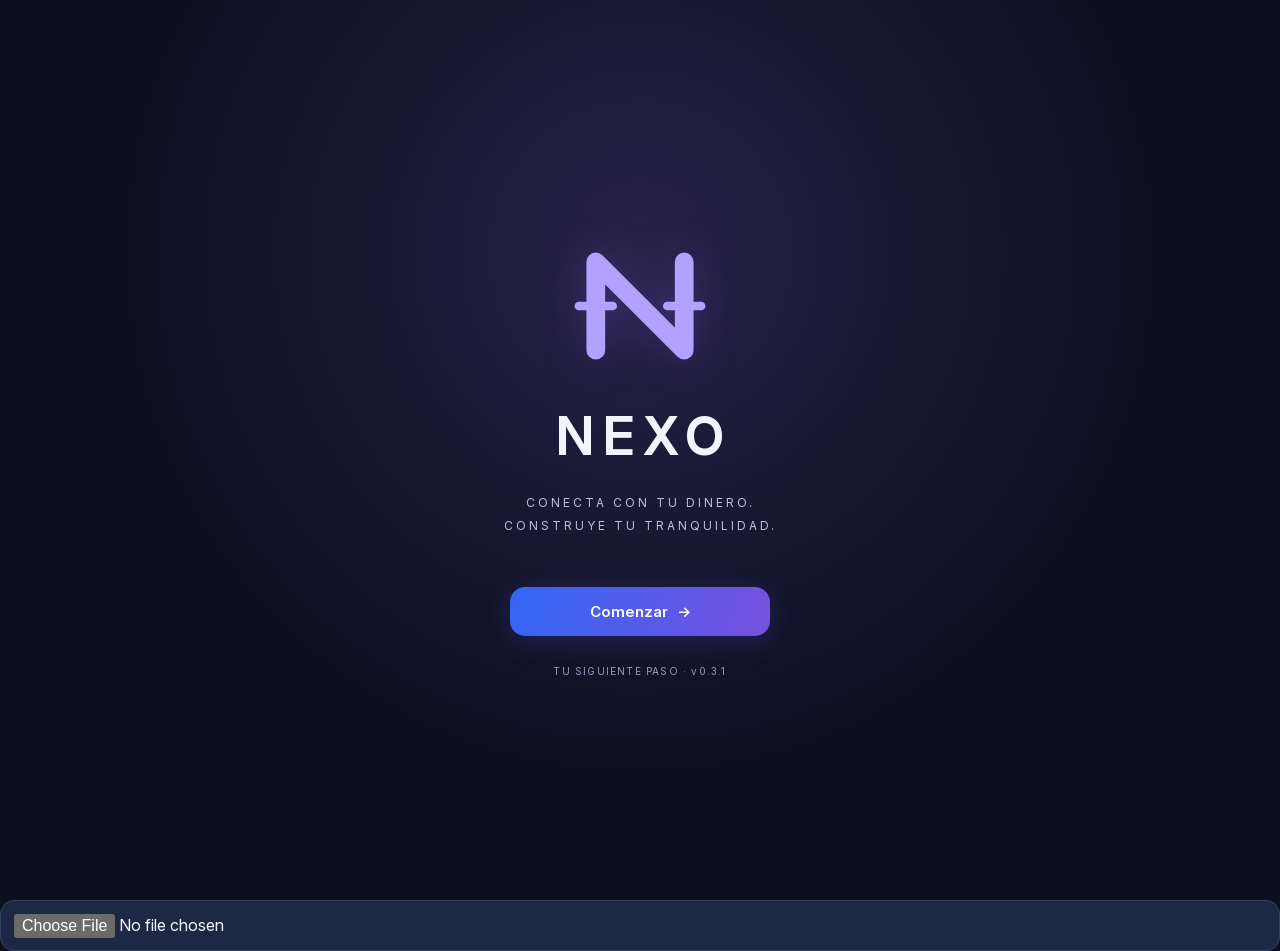
==== index.html @ 65ce06af "Add files via upload" ====
<!doctype html><html lang="es" data-theme="dark"><head><meta charset="utf-8"><meta name="viewport" content="width=device-width,initial-scale=1,viewport-fit=cover"><meta name="theme-color" content="#0b1020"><meta name="apple-mobile-web-app-capable" content="yes"><meta name="apple-mobile-web-app-title" content="Nexo"><meta name="nexo-version" content="0.3.1"><title>NEXO · Tus finanzas</title><style>@font-face{font-family:NexoInter;src:url([data-uri]) format('woff2');font-weight:100 900;font-style:normal;font-display:swap}
:root{color-scheme:dark;--bg:#0b1020;--surface:#151d34;--surface2:#1d2845;--line:#344263;--ink:#f1f5ff;--muted:#a8b5d1;--accent:#8ab4ff;--button:#fff;--loss:#ffc271;--gain:#78d5ff;--violet:#b3a1ff;--glow:#675cff30;--scrim:#030718b3}
:root[data-theme=light]{color-scheme:light;--bg:#f3f5fd;--surface:#fff;--surface2:#eaf0ff;--line:#ccd5ed;--ink:#172441;--muted:#546382;--accent:#3157cf;--button:#fff;--loss:#955500;--gain:#006a9a;--violet:#6b44c8;--glow:#675cff18;--scrim:#111b4177}
*{box-sizing:border-box}body{margin:0;background:var(--bg);color:var(--ink);font-family:NexoInter,Inter,-apple-system,BlinkMacSystemFont,sans-serif;font-size:15px;line-height:1.5}button,input,select{font:inherit}button,a,input,select{-webkit-tap-highlight-color:transparent}button{cursor:pointer}button:disabled{opacity:.5;cursor:wait}button,a{touch-action:manipulation}button:focus-visible,a:focus-visible,input:focus-visible,select:focus-visible{outline:3px solid var(--accent);outline-offset:3px}.hidden{display:none!important}h1,h2,p{margin:0}h1{font-size:27px;line-height:1.15;letter-spacing:-1px;font-weight:650}h2{font-size:17px;font-weight:600;letter-spacing:-.3px}p{color:var(--muted)}small{display:block;font-size:12px;color:var(--muted)}svg{width:22px;height:22px;flex-shrink:0}.numeric{font-variant-numeric:tabular-nums lining-nums;font-feature-settings:'tnum' 1,'lnum' 1;letter-spacing:-.6px}label{display:block;margin:18px 0 7px;font-size:13px;color:var(--ink);font-weight:500}input,select{display:block;width:100%;min-height:48px;padding:12px 13px;border:1px solid var(--line);border-radius:14px;background:var(--surface2);color:var(--ink);font-size:16px;max-width:100%;min-width:0}input::placeholder{color:var(--muted);opacity:.8}input[type=checkbox]{width:18px;height:18px;min-height:0;accent-color:var(--accent);padding:0;margin:0}.button,.outline{width:100%;min-height:49px;border-radius:15px;border:0;padding:12px 16px;font-weight:600;font-size:15px;display:flex;align-items:center;justify-content:center;gap:9px}.button{background:linear-gradient(110deg,#3166f5,#7851df);color:var(--button);box-shadow:0 6px 28px var(--glow)}.outline{background:var(--surface2);border:1px solid var(--line);color:var(--ink)}.link,.auth-link,.auth-back{background:transparent;border:0;color:var(--accent);padding:10px 0;font-size:14px}.hint,.auth-note{font-size:12px;color:var(--muted);line-height:1.65}.card{background:var(--surface);border:1px solid var(--line);border-radius:23px;padding:20px;margin:18px 0}.card p{margin-top:8px}.row{display:flex;align-items:center;justify-content:space-between;gap:12px}.field-row,.pair{display:grid;grid-template-columns:1fr 1fr;gap:12px}.field-row>*{min-width:0}.muted{color:var(--muted)}.income{color:var(--gain)}.expense{color:var(--loss)}.message{color:var(--loss);font-size:13px;margin:12px 0;min-height:0}.message:empty{display:none}.nexo-mark{color:var(--violet);filter:drop-shadow(0 0 20px #8669ff40)}
.splash{min-height:100svh;display:grid;place-items:center;text-align:center;padding:40px 28px;background:radial-gradient(ellipse at 50% 28%,#272148 0%,#0b1020 58%);color:#f1f5ff}.splash-inner{width:min(100%,380px)}.splash .nexo-mark{height:170px;width:170px;margin-bottom:10px}.splash h1{font-size:52px;font-weight:650;letter-spacing:9px;margin-left:9px}.brand-tagline{font-size:12px;line-height:1.9;letter-spacing:3px;color:#b5bfdf;margin:25px 0 50px}.brand-start{max-width:260px;margin:auto}.brand-version{font-size:10px;letter-spacing:1.2px;color:#8f9bbf;margin-top:28px}.auth-screen{min-height:100svh;padding:calc(24px + env(safe-area-inset-top,0px)) 26px 36px}.auth-inner{max-width:380px;margin:auto}.auth-back{margin-bottom:20px;color:var(--muted)}.auth-brand{display:flex;align-items:center;gap:10px;margin-bottom:28px}.auth-brand .nexo-mark{width:49px;height:49px}.auth-word{font-size:25px;letter-spacing:4px;font-weight:650}.auth-screen h1{font-size:26px}.auth-screen h1+p{font-size:14px;margin-top:10px;margin-bottom:25px}.password-row{position:relative}.password-row input{padding-right:82px}.password-toggle{position:absolute;right:13px;top:11px;padding:4px;border:0;background:transparent;color:var(--accent);font-size:12px}.auth-check{display:flex;align-items:center;gap:10px;font-size:12px;font-weight:400;margin:17px 0}.auth-message{font-size:13px;color:var(--loss);margin:14px 0}.auth-foot{font-size:13px;text-align:center;margin:20px 0}.auth-link{margin-left:8px}.auth-note{margin-top:22px}.auth-screen .button{margin-top:22px}
#shell{max-width:480px;margin:auto;padding:calc(18px + env(safe-area-inset-top,0px)) 18px calc(100px + env(safe-area-inset-bottom,0px))}.topbar{display:grid;grid-template-columns:44px 1fr 44px;align-items:center;margin-bottom:28px}.brand-mini{text-align:center;letter-spacing:3px;font-size:18px;font-weight:650}.icon-button{height:43px;width:43px;display:grid;place-items:center;border:1px solid var(--line);background:var(--surface);color:var(--ink);border-radius:14px}.page-header{margin-bottom:20px}.page-header p{font-size:13px;margin-top:7px}.eyebrow{font-size:10px;letter-spacing:1.8px;text-transform:uppercase;color:var(--accent);font-weight:550;margin-bottom:9px}.balance-card{background:linear-gradient(140deg,var(--surface2),var(--surface));padding:24px}.balance-label{font-size:13px;color:var(--muted)}.balance-number{display:flex;align-items:baseline;gap:8px;margin:12px 0 20px}.balance-number .currency{font-size:17px;color:var(--muted)}.balance-number strong{font-size:38px;line-height:1.1;font-weight:600;word-break:break-word}.balance-meta{border-top:1px solid var(--line);padding-top:16px;font-size:11px;color:var(--muted)}.stat{background:var(--surface);border:1px solid var(--line);border-radius:20px;padding:17px 14px}.stat>span{display:block;font-size:12px;color:var(--muted)}.stat strong{display:block;font-size:21px;font-weight:600;margin-top:8px;overflow-wrap:anywhere}.actions{margin:18px 0 26px}.actions .outline{color:var(--loss)}.section-head{margin:24px 0 8px}.section-head .link{font-size:12px}.list .entry{padding:16px 0;border-bottom:1px solid var(--line)}.entry{display:flex;align-items:center;gap:12px}.entry-icon{background:var(--surface2);border-radius:13px;display:grid;place-items:center;min-width:40px;height:40px;font-size:21px}.entry-body{flex:1;min-width:0}.entry-body strong{display:block;font-size:13px;font-weight:550;overflow-wrap:anywhere}.entry-body small{margin-top:3px;font-size:11px}.entry-amount{font-size:15px;font-weight:600;white-space:nowrap}.entry-edit{background:none;border:0;padding:8px;color:var(--muted)}.empty{border:1px dashed var(--line);padding:26px 18px;border-radius:20px;text-align:center;font-size:13px;line-height:1.7;color:var(--muted)}.empty strong{display:block;color:var(--ink);font-size:14px;margin-bottom:4px}.month-select{max-width:165px;min-height:40px;font-size:13px;padding:8px 12px}.month-nav{display:flex;align-items:center;gap:9px}.month-nav button{width:34px;height:36px;border:1px solid var(--line);border-radius:11px;background:var(--surface);color:var(--ink)}.filter{display:grid;grid-template-columns:1fr 1fr;gap:10px;margin:16px 0}.filter select{min-height:42px;font-size:13px}.account-balance{font-size:27px;margin:15px 0 7px}.account-details{font-size:12px}.nav{position:fixed;z-index:20;bottom:0;left:0;right:0;background:var(--bg);border-top:1px solid var(--line);padding:10px 14px calc(10px + env(safe-area-inset-bottom,0px));display:flex;justify-content:center;gap:20px}.nav button{width:95px;border:0;background:transparent;color:var(--muted);display:grid;justify-items:center;gap:5px;padding:10px 7px;border-radius:18px;font-size:11px}.nav button.active{color:var(--accent);background:var(--surface2)}dialog{color:var(--ink);background:var(--surface);border:1px solid var(--line);border-radius:25px;width:calc(100% - 28px);max-width:430px;padding:23px;max-height:calc(100svh - 40px);overflow:auto}dialog::backdrop{background:var(--scrim);backdrop-filter:blur(5px)}dialog .row{margin-bottom:6px}dialog .button{margin-top:22px}.close{background:var(--surface2);border:1px solid var(--line);border-radius:11px;color:var(--ink);width:36px;height:36px;font-size:22px}.drawer{margin:0;height:100svh;max-height:100svh;max-width:315px;width:86%;border-radius:0 25px 25px 0;padding:calc(24px + env(safe-area-inset-top,0px)) 24px 24px;box-shadow:20px 0 60px #0003}.drawer .auth-brand{margin-top:34px;margin-bottom:20px}.menu-section{font-size:10px;letter-spacing:1.4px;color:var(--muted);margin:28px 0 10px}.menu-item{width:100%;display:flex;align-items:center;gap:12px;border:0;border-bottom:1px solid var(--line);background:transparent;padding:16px 0;color:var(--ink);font-size:14px;text-align:left}.menu-foot{margin-top:32px;font-size:11px;color:var(--muted)}.saved-note{font-size:11px;margin:25px 0 0;color:var(--muted)}@media(min-width:600px){.auth-screen{padding-top:65px}.card{margin-top:20px}}@media(prefers-reduced-motion:reduce){*{scroll-behavior:auto!important}}

.nav{grid-template-columns:repeat(4,1fr)} textarea{width:100%;min-height:80px;background:var(--surface);color:var(--ink);border:1px solid var(--line);border-radius:12px;padding:12px;font:inherit} progress{display:block;width:100%;height:12px;margin-top:16px;accent-color:#8ab4ff} #purchaseStoreFilter{min-width:0} #purchaseList h2{overflow-wrap:anywhere}

.nav{gap:4px}.nav button{flex:1;min-width:0;max-width:110px;width:auto}

.wallet-card{overflow:hidden}.wallet-head{display:flex;align-items:center;justify-content:space-between;gap:16px;margin-bottom:20px}.account-visual{width:180px;max-width:65%;height:68px;display:flex;align-items:center;justify-content:center;border-radius:12px;overflow:hidden}.bank-visual{background:var(--bank-color);padding:14px}.bank-visual img{display:block;max-width:100%;max-height:42px;width:100%;object-fit:contain}.bank-visual:has(img[alt="Banco General"]){background:white}.bank-visual:has(img[alt="BAC"]){background:#191923;border:1px solid #e4002b}.cash-visual{justify-content:flex-start}.cash-art{width:140px;height:80px;max-width:100%}.account-preview{display:flex;align-items:center;justify-content:center;height:100px;margin:8px 0 18px}.account-preview .account-visual{max-width:100%}.wallet-card .eyebrow{margin:0 0 8px}.wallet-card h2{margin-bottom:12px}.wallet-card .account-balance{font-size:clamp(22px,6vw,32px);overflow-wrap:anywhere}.balance-select{display:flex;align-items:center;justify-content:space-between;gap:8px}.balance-select label{margin:0;font-size:12px}.balance-select select{width:auto;max-width:65%;font-size:12px;padding:8px}.origin-text{overflow-wrap:anywhere;font-size:11px}#exportBackup,#importBackup,#checkUpdate{margin-top:12px}#saveStatus{color:var(--accent)}

/* Compact wallet cards with integrated bank branding. */
#accountCards{display:grid;gap:24px}.wallet-slim{position:relative;isolation:isolate;overflow:hidden;min-height:148px;padding:18px 20px;border-radius:18px;border:1px solid #ffffff25;color:#fff;background:linear-gradient(120deg,#354766,#202b43);margin:0;box-sizing:border-box}.wallet-bg{background:linear-gradient(120deg,#075ad2,#00357a);border-color:#387fff}.wallet-bac{background:linear-gradient(120deg,#df0033,#8f0826);border-color:#ff2852}.wallet-santander{background:linear-gradient(120deg,#ec0000,#a00d17);border-color:#ff554e}.wallet-cash{background:linear-gradient(120deg,#397d60,#204f45);border-color:#559c7e}.wallet-top{position:relative;z-index:2;display:flex;align-items:center;justify-content:space-between;gap:12px;margin-bottom:12px;min-height:26px}.wallet-logo{display:block;max-width:68%;width:auto;height:27px;object-fit:contain;object-position:left;filter:brightness(0) invert(1)}.wallet-bac .wallet-logo{height:30px;max-width:105px}.wallet-santander .wallet-logo{max-width:150px;height:26px}.wallet-bank-name{font-size:17px;font-weight:700}.wallet-edit{border:0;background:transparent;color:#ffffffc9;font:inherit;font-size:13px;padding:6px;cursor:pointer;flex-shrink:0}.wallet-edit:focus-visible{outline:2px solid #fff;border-radius:5px}.wallet-content{position:relative;z-index:2}.wallet-slim h2{font-size:15px;color:#fff;font-weight:500;margin:0 0 5px}.wallet-saldo{font-size:30px;line-height:1.14;letter-spacing:-.7px;font-weight:650;overflow-wrap:anywhere}.wallet-currency{display:block;font-size:12px;color:#ffffffbd;margin-top:3px}.wallet-watermark{position:absolute;z-index:0;right:-45px;bottom:10px;max-width:230px;height:70px;object-fit:contain;filter:brightness(0) invert(1);opacity:.11;pointer-events:none;transform:rotate(-10deg)}.wallet-cash-art{position:absolute;right:16px;bottom:14px;z-index:0;width:100px;opacity:.8}.wallet-cash-art .cash-art{width:100px;height:60px}.wallet-cash .wallet-content{padding-right:100px}.wallet-cash .wallet-saldo{font-size:29px}.goal-stages{grid-column:1/-1;display:flex;gap:4px;border:1px solid var(--line);border-radius:14px;background:var(--surface);padding:4px}.goal-stages button{flex:1;border:0;background:transparent;color:var(--muted);padding:10px 4px;font:inherit;font-size:13px;border-radius:10px;cursor:pointer}.goal-stages button.active{background:var(--surface2);color:var(--ink);box-shadow:inset 0 0 0 1px #8ab4ff33}.goal-stages button:focus-visible{outline:2px solid var(--accent)}#purchases .filter{display:grid;grid-template-columns:1fr;margin-top:16px;gap:12px}#purchaseStoreFilter{width:100%}.goal-budget{display:grid;grid-template-columns:1fr 1fr;gap:12px;margin-top:18px}.goal-budget>div{padding:14px;border:1px solid var(--line);border-radius:15px;background:var(--surface)}.goal-budget span{display:block;color:var(--muted);font-size:12px;margin-bottom:5px}.goal-budget strong{display:block;font-size:23px;color:var(--ink);font-variant-numeric:tabular-nums}.goal-estimated{font-size:12px;margin:10px 2px 16px}.goal-card{padding:18px;margin-bottom:18px}.goal-card h2{font-size:18px;margin:0}.goal-card .link{font-size:13px}.goal-store{margin:10px 0}.goal-target{font-size:16px;margin:8px 0}.goal-target small{font-size:11px;color:var(--muted)}.goal-meter{margin-top:16px}.goal-meter progress{display:block;appearance:none;-webkit-appearance:none;border:0;width:100%;height:16px;border-radius:999px;overflow:hidden;background:var(--surface2)}.goal-meter progress::-webkit-progress-bar{background:var(--surface2);border-radius:999px;box-shadow:inset 0 0 0 1px #8ab4ff22}.goal-meter progress::-webkit-progress-value{background:linear-gradient(90deg,#699cff,#976dff);border-radius:999px;transition:width .35s ease}.goal-meter progress::-moz-progress-bar{background:linear-gradient(90deg,#699cff,#976dff);border-radius:999px}.goal-meter-labels{display:flex;justify-content:space-between;gap:12px;margin-top:8px;font-size:12px;color:var(--muted);font-variant-numeric:tabular-nums}.goal-meter-labels strong{color:var(--ink)}.goal-bottom{display:flex;align-items:center;justify-content:space-between;gap:10px;margin-top:12px;color:var(--muted);font-size:13px}.goal-add{background:linear-gradient(110deg,#315fff,#7451db);color:white;border:0;border-radius:10px;padding:10px 12px;font:600 12px system-ui;cursor:pointer;white-space:nowrap}.goal-add:focus-visible{outline:2px solid var(--accent);outline-offset:2px}@media(max-width:350px){.wallet-logo{height:23px}.wallet-saldo{font-size:26px}.goal-bottom{align-items:flex-start;flex-direction:column}.goal-budget strong{font-size:20px}}
</style><link rel="icon" href="[data-uri]" type="image/svg+xml"><link rel="apple-touch-icon" href="[data-uri]"><link rel="manifest" href="[data-uri]"></head><body>
<section id="welcome" class="splash"><div class="splash-inner"><svg class="nexo-mark" viewBox="0 0 100 100" role="img" aria-label="Nexo"><path d="M24 76V24L76 76V24" fill="none" stroke="currentColor" stroke-width="11" stroke-linecap="round" stroke-linejoin="round"/><path d="M14 50h20M66 50h20" stroke="currentColor" stroke-width="5" stroke-linecap="round"/></svg><h1>NEXO</h1><p class="brand-tagline">CONECTA CON TU DINERO.<br>CONSTRUYE TU TRANQUILIDAD.</p><button class="button brand-start" id="startApp">Comenzar <span aria-hidden="true">→</span></button><div class="brand-version">TU SIGUIENTE PASO · v0.3.1</div></div></section>
<section id="login" class="auth-screen hidden"><div class="auth-inner"><button class="auth-back" id="backWelcome">← Volver</button><div class="auth-brand"><svg class="nexo-mark" viewBox="0 0 100 100" role="img" aria-label="Nexo"><path d="M24 76V24L76 76V24" fill="none" stroke="currentColor" stroke-width="11" stroke-linecap="round" stroke-linejoin="round"/><path d="M14 50h20M66 50h20" stroke="currentColor" stroke-width="5" stroke-linecap="round"/></svg><div class="auth-word">NEXO</div></div><h1>Iniciar sesión</h1><p>Dale dirección a tu dinero.</p><form id="loginForm"><label for="loginIdentity">Correo o celular</label><input id="loginIdentity" type="text" autocomplete="username" autocapitalize="none" spellcheck="false" placeholder="Tu correo o celular con código de país" required maxlength="254"><label for="loginPassword">Contraseña</label><div class="password-row"><input id="loginPassword" type="password" autocomplete="current-password" required><button type="button" class="password-toggle" data-password="loginPassword" aria-pressed="false">Mostrar</button></div><label class="auth-check"><input type="checkbox" id="rememberUser">Recordar mi usuario</label><label class="auth-check"><input type="checkbox" id="rememberSession">Mantener mi sesión en este dispositivo</label><div class="auth-message" id="loginMessage" role="status" aria-live="polite"></div><button class="button" type="submit">Iniciar sesión</button></form><div class="auth-foot">¿Aún no tienes cuenta?<button class="auth-link" id="goSignup">Crear cuenta</button></div><button id="importBackupLogin" class="auth-link" type="button">Recuperar desde un respaldo</button><p class="auth-note">Versión de prueba: las cuentas y los datos se guardan únicamente en este navegador. No hay sincronización ni recuperación de contraseña.</p></div></section><section id="signup" class="auth-screen hidden"><div class="auth-inner"><button class="auth-back" id="backLogin">← Iniciar sesión</button><div class="auth-brand"><svg class="nexo-mark" viewBox="0 0 100 100" role="img" aria-label="Nexo"><path d="M24 76V24L76 76V24" fill="none" stroke="currentColor" stroke-width="11" stroke-linecap="round" stroke-linejoin="round"/><path d="M14 50h20M66 50h20" stroke="currentColor" stroke-width="5" stroke-linecap="round"/></svg><div class="auth-word">NEXO</div></div><h1>Crear cuenta</h1><p>Tu tranquilidad comienza aquí.</p><form id="signupForm"><label for="signupName">Nombre</label><input id="signupName" autocomplete="given-name" maxlength="60" placeholder="¿Cómo te llamas?" required><label for="signupIdentity">Correo o celular</label><input id="signupIdentity" autocomplete="username" autocapitalize="none" spellcheck="false" maxlength="254" placeholder="Correo o celular con código de país" required><label for="signupPassword">Contraseña</label><div class="password-row"><input id="signupPassword" type="password" autocomplete="new-password" minlength="8" placeholder="Mínimo 8 caracteres" required><button type="button" class="password-toggle" data-password="signupPassword" aria-pressed="false">Mostrar</button></div><label for="signupConfirm">Confirmar contraseña</label><input id="signupConfirm" type="password" autocomplete="new-password" minlength="8" required><div class="auth-message" id="signupMessage" role="status" aria-live="polite"></div><button class="button" type="submit">Crear cuenta</button></form><div class="auth-foot">¿Ya tienes cuenta?<button class="auth-link" id="goLogin">Iniciar sesión</button></div><p class="auth-note">Cuenta de prueba local. Utiliza una contraseña exclusiva para esta prueba. Tu correo o celular no se verifica ni recibe mensajes.</p></div></section>
<main id="shell" class="hidden"><header class="topbar"><button id="menuButton" class="icon-button" aria-label="Abrir menú" aria-controls="sideMenu" aria-expanded="false"><svg viewBox="0 0 24 24" fill="none" stroke="currentColor" stroke-width="1.6" stroke-linecap="round" stroke-linejoin="round" aria-hidden="true"><path d="M4 6h16M4 12h16M4 18h16"/></svg></button><div class="brand-mini">NEXO</div><button id="themeToggle" class="icon-button" aria-label="Activar modo claro"><svg viewBox="0 0 24 24" fill="none" stroke="currentColor" stroke-width="1.6" stroke-linecap="round" stroke-linejoin="round" aria-hidden="true"><circle cx="12" cy="12" r="4"/><path d="M12 2v2M12 20v2M2 12h2M20 12h2M5 5l1.5 1.5M17.5 17.5 19 19M5 19l1.5-1.5M17.5 6.5 19 5"/></svg></button></header>
<section id="home"><div class="page-header"><p class="eyebrow" id="greeting"></p><h1>Tu dinero, en orden.</h1><p>Un vistazo para decidir tu siguiente paso.</p></div><div class="card balance-card"><div class="balance-select"><label for="overviewCurrency">Saldo por moneda</label><select id="overviewCurrency"><option value="USD">Dólares · USD / B/.</option><option value="EUR">Euros · EUR</option><option value="ARS">Pesos argentinos · ARS</option><option value="MXN">Pesos mexicanos · MXN</option><option value="COP">Pesos colombianos · COP</option></select></div><div class="balance-number numeric"><span class="currency">B/.</span><strong id="balance">0.00</strong></div><div class="balance-meta" id="balanceMeta">Según tus registros</div></div><div class="row section-head"><h2>Este mes</h2><span id="monthName" class="hint"></span></div><div class="pair"><div class="stat"><span>↗ Ingresos</span><strong id="incomeTotal" class="numeric income">B/. 0.00</strong></div><div class="stat"><span>↘ Gastos</span><strong id="expenseTotal" class="numeric expense">B/. 0.00</strong></div></div><div class="pair actions"><button class="button" data-add="income">+ Ingreso</button><button class="outline" data-add="expense">− Gasto</button></div><div class="row section-head"><h2>Últimos movimientos</h2><button class="link" data-view="movements">Ver todos →</button></div><div id="homeList" class="list"></div><p class="saved-note">Registro manual · dólares/balboas · datos guardados en este navegador.</p></section>
<section id="movements" class="hidden"><div class="page-header"><p class="eyebrow">TU HISTORIAL</p><h1>Movimientos</h1><p>Cada registro cuenta una parte de tu mes.</p></div><div class="row"><div class="month-nav"><button id="prevMonth" aria-label="Mes anterior">‹</button><input id="monthFilter" class="month-select" type="month" aria-label="Mes de los movimientos"><button id="nextMonth" aria-label="Mes siguiente">›</button></div><button class="link" data-add="expense">+ Añadir</button></div><div class="filter"><select id="typeFilter" aria-label="Tipo de movimiento"><option value="">Ingresos y gastos</option><option value="income">Ingresos</option><option value="expense">Gastos</option></select><select id="accountFilter" aria-label="Filtrar por cuenta"></select></div><p class="hint" id="movementSummary"></p><div id="movementList" class="list"></div></section>
<section id="accounts" class="hidden"><div class="page-header"><p class="eyebrow">DÓNDE ESTÁ TU DINERO</p><h1>Tus cuentas</h1><p>Efectivo, banco o billetera: tú llevas el registro.</p></div><div id="accountCards"></div><button id="addAccount" class="button">+ Añadir cuenta</button><p class="saved-note">Los saldos iniciales no se cuentan como ingresos. Esta prueba no se conecta a bancos.</p></section>
<section id="purchases" class="hidden"><div class="page-header"><p class="eyebrow">COMPRA CON INTENCIÓN</p><h1>Compras y metas</h1><p>Dale un destino a tu ahorro.</p></div><button class="button" id="newPurchase">+ Nueva compra</button><div class="filter"><div class="goal-stages" role="group" aria-label="Etapa de compra"><button type="button" data-goal-stage="desired">Deseadas</button><button type="button" data-goal-stage="saving">Ahorrando</button><button type="button" data-goal-stage="bought">Compradas</button></div><select id="purchaseStage" aria-label="Etapa" hidden><option value="desired">Deseadas</option><option value="saving">Ahorrando</option><option value="bought">Compradas</option></select><input id="purchaseStoreFilter" placeholder="Filtrar por tienda" aria-label="Filtrar compras por tienda"></div><div id="purchaseBudget"></div><div id="purchaseList"></div></section><section id="settings" class="hidden"><div class="page-header"><p class="eyebrow">A TU MANERA</p><h1>Ajustes</h1><p>Una base sencilla para empezar.</p></div><div class="card"><h2>Apariencia</h2><label for="themeChoice">Tema</label><select id="themeChoice"><option value="dark">Noche</option><option value="light">Día</option></select><p class="hint">Tu elección se recuerda en este dispositivo.</p></div><div class="card"><h2>Tu versión de prueba</h2><p class="hint">Nexo 0.3.1 guarda cuentas y movimientos únicamente en este navegador. El acceso local no sustituye autenticación de un servidor. No hay sincronización ni recuperación de contraseña.</p><p class="hint">Azul eléctrico y violeta, con ámbar para gastos. Tipografía compacta y números alineados.</p></div><div class="card"><h2>Guardado y respaldo</h2><p id="saveStatus" class="hint" role="status"></p><p class="hint">Los registros se guardan al pulsar Guardar. Los formularios nuevos conservan un borrador mientras escribes. Safari y un acceso nuevo pueden tener datos separados.</p><button id="exportBackup" class="outline">Exportar respaldo</button><button id="importBackup" class="outline">Importar respaldo</button><p id="backupMessage" class="message" role="status"></p></div><div class="card"><h2>Actualizaciones</h2><p class="hint">Nexo 0.3.1 comprueba nuevas versiones al abrir, al volver y cada minuto mientras está visible. Con conexión, usa el mismo acceso.</p><button id="checkUpdate" class="outline">Buscar actualización</button><p id="updateStatus" class="hint" role="status"></p><p id="storageOrigin" class="hint origin-text"></p></div><button id="logoutSettings" class="outline">Cerrar sesión</button></section><div id="appMessage" class="message" role="status" aria-live="polite"></div>
</main><nav id="nav" class="nav hidden" aria-label="Navegación principal"><button data-view="home"><svg viewBox="0 0 24 24" fill="none" stroke="currentColor" stroke-width="1.6" stroke-linecap="round" stroke-linejoin="round" aria-hidden="true"><path d="m3 10 9-7 9 7v10H3Z"/><path d="M9 20v-7h6v7"/></svg><span>Inicio</span></button><button data-view="movements"><svg viewBox="0 0 24 24" fill="none" stroke="currentColor" stroke-width="1.6" stroke-linecap="round" stroke-linejoin="round" aria-hidden="true"><path d="M4 7h15m-4-4 4 4-4 4M20 17H5m4-4-4 4 4 4"/></svg><span>Movimientos</span></button><button data-view="accounts"><svg viewBox="0 0 24 24" fill="none" stroke="currentColor" stroke-width="1.6" stroke-linecap="round" stroke-linejoin="round" aria-hidden="true"><rect x="3" y="5" width="18" height="15" rx="3"/><path d="M3 9h18M16 14h2"/></svg><span>Cuentas</span></button><button data-view="purchases"><span aria-hidden="true">◇</span><span>Compras</span></button></nav>
<dialog id="sideMenu" class="drawer" aria-labelledby="menuTitle"><div class="row"><span class="hint" id="menuTitle">MENÚ</span><button class="close" data-close="sideMenu" aria-label="Cerrar menú">×</button></div><div class="auth-brand"><svg class="nexo-mark" viewBox="0 0 100 100" role="img" aria-label="Nexo"><path d="M24 76V24L76 76V24" fill="none" stroke="currentColor" stroke-width="11" stroke-linecap="round" stroke-linejoin="round"/><path d="M14 50h20M66 50h20" stroke="currentColor" stroke-width="5" stroke-linecap="round"/></svg><div class="auth-word">NEXO</div></div><h2 id="menuName"></h2><p class="hint" id="menuIdentity"></p><div class="menu-section">TU DINERO</div><button class="menu-item" data-view="home"><svg viewBox="0 0 24 24" fill="none" stroke="currentColor" stroke-width="1.6" stroke-linecap="round" stroke-linejoin="round" aria-hidden="true"><path d="m3 10 9-7 9 7v10H3Z"/><path d="M9 20v-7h6v7"/></svg>Inicio</button><button class="menu-item" data-view="movements"><svg viewBox="0 0 24 24" fill="none" stroke="currentColor" stroke-width="1.6" stroke-linecap="round" stroke-linejoin="round" aria-hidden="true"><path d="M4 7h15m-4-4 4 4-4 4M20 17H5m4-4-4 4 4 4"/></svg>Movimientos</button><button class="menu-item" data-view="accounts"><svg viewBox="0 0 24 24" fill="none" stroke="currentColor" stroke-width="1.6" stroke-linecap="round" stroke-linejoin="round" aria-hidden="true"><rect x="3" y="5" width="18" height="15" rx="3"/><path d="M3 9h18M16 14h2"/></svg>Cuentas</button><button class="menu-item" data-view="purchases">Compras y metas →</button><button class="menu-item" data-view="settings"><svg viewBox="0 0 24 24" fill="none" stroke="currentColor" stroke-width="1.6" stroke-linecap="round" stroke-linejoin="round" aria-hidden="true"><circle cx="12" cy="12" r="4"/><path d="M12 2v2M12 20v2M2 12h2M20 12h2M5 5l1.5 1.5M17.5 17.5 19 19M5 19l1.5-1.5M17.5 6.5 19 5"/></svg>Ajustes</button><button id="logout" class="menu-item">Cerrar sesión →</button><div class="menu-foot">NEXO 0.3.1<br>Conecta con tu dinero.</div></dialog>
<dialog id="movementDialog" aria-labelledby="movementTitle"><div class="row"><h2 id="movementTitle">Nuevo movimiento</h2><button class="close" data-close="movementDialog" aria-label="Cerrar formulario">×</button></div><form id="movementForm"><label for="movementType">Tipo</label><select id="movementType"><option value="expense">Gasto</option><option value="income">Ingreso</option></select><div class="field-row"><div><label for="amount">Importe (B/.)</label><input id="amount" class="numeric" type="text" inputmode="decimal" placeholder="0.00" required maxlength="14"></div><div><label for="movementDate">Fecha</label><input id="movementDate" type="date" required></div></div><label for="description">Concepto</label><input id="description" placeholder="Ej. Supermercado" maxlength="80" required><div class="field-row"><div><label for="movementAccount">Cuenta</label><select id="movementAccount" required></select></div><div><label for="category">Categoría</label><select id="category"></select></div></div><p id="movementMessage" class="message" role="status"></p><button class="button" type="submit">Guardar movimiento</button><button id="deleteMovement" class="link expense hidden" type="button">Eliminar movimiento</button></form></dialog>
<dialog id="accountDialog" aria-labelledby="accountTitle"><div class="row"><h2 id="accountTitle">Nueva cuenta</h2><button class="close" data-close="accountDialog" aria-label="Cerrar formulario">×</button></div><form id="accountForm"><div id="accountPreview" class="account-preview"></div><label for="accountKind">Tipo de cuenta</label><select id="accountKind"><option value="bank">Banco / tarjeta</option><option value="cash">Efectivo</option></select><div id="accountBankField"><label for="accountBank">Banco</label><select id="accountBank"><option value="bg">Banco General</option><option value="bac">BAC</option><option value="santander">Santander</option><option value="other">Otro banco</option></select></div><label for="accountCurrency">Moneda</label><select id="accountCurrency"><option value="USD">Dólares · USD / B/.</option><option value="EUR">Euros · EUR</option><option value="ARS">Pesos argentinos · ARS</option><option value="MXN">Pesos mexicanos · MXN</option><option value="COP">Pesos colombianos · COP</option></select><label for="accountName">Nombre</label><input id="accountName" required maxlength="40" placeholder="Ej. Mi banco"><label for="accountOpening">Saldo inicial (B/.)</label><input id="accountOpening" class="numeric" type="text" inputmode="decimal" required value="0.00" maxlength="14"><p class="hint">Punto de partida antes de los movimientos registrados. La moneda queda fija si hay saldo o movimientos; crea otra cuenta para otra moneda.</p><p id="accountMessage" class="message" role="status"></p><button class="button" type="submit">Guardar cuenta</button></form></dialog>
<dialog id="purchaseDialog" aria-labelledby="purchaseTitle"><div class="row"><h2 id="purchaseTitle">Nueva compra</h2><button class="close" data-close="purchaseDialog" aria-label="Cerrar">×</button></div><form id="purchaseForm"><label for="purchaseName">Qué quieres comprar</label><input id="purchaseName" required maxlength="80"><div class="field-row"><div><label for="purchasePrice">Precio estimado (B/.)</label><input id="purchasePrice" inputmode="decimal" required></div><div><label for="purchaseStatus">Etapa</label><select id="purchaseStatus"><option value="desired">Deseada</option><option value="saving">Ahorrando</option><option value="bought">Comprada</option></select></div></div><label for="purchaseStore">Tienda o lugar</label><input id="purchaseStore" maxlength="100"><label for="purchaseUrl">Enlace del producto (opcional)</label><input id="purchaseUrl" type="url" placeholder="https://…"><label for="purchaseReason">Para qué lo necesitas</label><textarea id="purchaseReason" maxlength="500"></textarea><label class="auth-check"><input id="purchaseDuplicate" type="checkbox">Ya tengo algo que cumple esta función</label><label for="purchaseReserved">Total apartado para esta meta (B/.)</label><input id="purchaseReserved" inputmode="decimal" value="0.00" required><div id="purchaseCheckout"><label for="purchaseActual">Precio real al comprar (B/.)</label><input id="purchaseActual" inputmode="decimal"><label for="purchaseAccount">Cuenta de pago</label><select id="purchaseAccount"></select><label for="purchaseDate">Fecha de compra</label><input id="purchaseDate" type="date"><p class="hint">Selecciona Comprada solo cuando hayas pagado. Nexo creará el gasto al guardar.</p></div><label for="purchaseReview">Después de usarlo, ¿valió la pena?</label><select id="purchaseReview"><option value="">Aún no lo sé</option><option>Sí, la volvería a comprar</option><option>Más o menos</option><option>No, no la volvería a comprar</option></select><p id="purchaseMessage" class="message" role="status"></p><button class="button" type="submit">Guardar compra</button><button id="deletePurchase" class="link expense" type="button">Eliminar de la lista</button></form></dialog><input id="backupFile" type="file" accept="application/json,.json" hidden><script>
const currencyInfo = {
 USD:{name:'Dólares · USD / B/.',symbol:'$',notes:[1,2,5,10,20,50,100],color:'#538473'},
 EUR:{name:'Euros · EUR',symbol:'€',notes:[5,10,20,50,100,200,500],color:'#776da8'},
 ARS:{name:'Pesos argentinos · ARS',symbol:'AR$',notes:[10,20,50,100,200,500,1000,2000,10000,20000],color:'#769bbb'},
 MXN:{name:'Pesos mexicanos · MXN',symbol:'MX$',notes:[20,50,100,200,500,1000],color:'#bd717a'},
 COP:{name:'Pesos colombianos · COP',symbol:'CO$',notes:[2000,5000,10000,20000,50000,100000],color:'#ac8958'}
};
const banks = {
 bg:{name:'Banco General',color:'#003c78',image:"[data-uri]"},
 bac:{name:'BAC',color:'#b20d27',image:"[data-uri]"},
 santander:{name:'Santander',color:'#ec0000',image:"[data-uri]"},
 other:{name:'Otro banco',color:'#3b4668',image:''}
};
function currencyOf(account){return currencyInfo[account?.currency]?account.currency:'USD';}
function bankOf(account){if(banks[account?.bank])return account.bank;const n=(account?.name||'').toLowerCase();return /general/.test(n)?'bg':/bac|credomatic/.test(n)?'bac':/santander/.test(n)?'santander':'other';}
function kindOf(account){return account?.kind||(/efectivo|cash/.test((account?.name||'').toLowerCase())?'cash':'bank');}
function amountLabel(cents,code='USD'){return currencyInfo[code].symbol+' '+money(cents)+' '+code;}
function denomination(cents,code){if(cents<=0)return 0;return currencyInfo[code].notes.filter(n=>n*100<=cents).pop()||0;}
function cashIcon(cents,code){const c=currencyInfo[code],n=denomination(cents,code),title=n?`Billete representativo de ${n} ${code}`:`Moneda ${code}`;
 if(!n)return `<svg class="cash-art" viewBox="0 0 140 80" role="img" aria-label="${title}"><circle cx="70" cy="40" r="32" fill="#d8b66a"/><circle cx="70" cy="40" r="26" fill="none" stroke="#765e2f" stroke-width="2"/><text x="70" y="47" text-anchor="middle" fill="#564624" font-family="system-ui" font-size="23" font-weight="700">${c.symbol}</text></svg>`;
 return `<svg class="cash-art" viewBox="0 0 140 80" role="img" aria-label="${title}"><rect x="2" y="6" width="136" height="68" rx="7" fill="${c.color}"/><rect x="8" y="12" width="124" height="56" rx="4" fill="none" stroke="#ffffff88"/><path d="M30 15v50M110 15v50" stroke="#ffffff22" stroke-width="6"/><circle cx="70" cy="40" r="21" fill="#ffffff20"/><text x="70" y="45" text-anchor="middle" fill="white" font-family="system-ui" font-size="${n>=10000?16:23}" font-weight="750">${new Intl.NumberFormat('es-PA').format(n)}</text><text x="14" y="27" fill="white" font-size="10" font-family="system-ui">${code}</text><text x="127" y="62" text-anchor="end" fill="white" font-size="10" font-family="system-ui">${c.symbol}</text></svg>`;
}
function accountVisual(account){const code=currencyOf(account),isCash=kindOf(account)==='cash',bank=banks[bankOf(account)];return `<div class="account-visual ${isCash?'cash-visual':'bank-visual'}" style="--bank-color:${bank.color}">${isCash?cashIcon(accountBalance(account),code):bank.image?`<img alt="${bank.name}" src="${bank.image}">`:'<span class="bank-generic">BANCO</span>'}</div>`;}
function accountCard(account){const code=currencyOf(account),cash=kindOf(account)==='cash',bank=banks[bankOf(account)],logo=bank.image?`<img class="wallet-logo" alt="${esc(bank.name)}" src="${bank.image}">`:`<span class="wallet-bank-name">${esc(bank.name)}</span>`;
return `<article class="wallet-card wallet-slim ${cash?'wallet-cash':'wallet-'+bankOf(account)}"><div class="wallet-top">${cash?'<span class="wallet-bank-name">Efectivo</span>':logo}<button class="wallet-edit" data-edit-account="${esc(account.id)}" aria-label="Editar ${esc(account.name)}">Editar</button></div>${!cash&&bank.image?`<img class="wallet-watermark" alt="" aria-hidden="true" src="${bank.image}">`:''}<div class="wallet-content">${!cash?`<h2>${esc(account.name)}</h2>`:''}<div class="wallet-saldo numeric">${currencyInfo[code].symbol} ${money(accountBalance(account))}</div><span class="wallet-currency">${code}</span></div>${cash?`<div class="wallet-cash-art">${cashIcon(accountBalance(account),code)}</div>`:''}</article>`;}
function homeCurrency(){return $('overviewCurrency').value||'USD';}
function movementCurrency(record){return currencyOf(state.accounts.find(a=>a.id===record.accountId));}
function refreshAmountLabel(){const a=state?.accounts.find(a=>a.id===$('movementAccount').value);document.querySelector('label[for="amount"]').textContent='Importe ('+currencyOf(a)+')';}
function draftKey(id){return dataKey()+'-draft-'+id;}
function saveDraft(form){if(!currentAccount||!['accountForm','movementForm','purchaseForm'].includes(form?.id))return;
 // Only new records are restored as drafts. Editing never creates duplicates.
 if((form.id==='accountForm'&&editAccount)||(form.id==='movementForm'&&editMovement)||(form.id==='purchaseForm'&&editPurchase))return;
 const fields={};for(const el of form.elements)if(el.id&&!['submit','button'].includes(el.type))fields[el.id]=el.type==='checkbox'?el.checked:el.value;
 try{write(draftKey(form.id),fields);$('saveStatus').textContent='Borrador guardado en este dispositivo.';}catch{$('saveStatus').textContent='No se pudo guardar el borrador. Mantén abierto el formulario.';}
}
function restoreDraft(id){const d=read(draftKey(id),null);if(!d)return;for(const [key,value]of Object.entries(d)){const el=$(key);if(!el||el.form?.id!==id)continue;if(el.type==='checkbox')el.checked=!!value;else el.value=String(value);}
 if(id==='movementForm'){categories(d.category);refreshAmountLabel();}if(id==='accountForm')accountKindChanged();if(id==='purchaseForm')purchaseStageChanged();$('saveStatus').textContent='Borrador recuperado. Revisa y pulsa Guardar para registrarlo.';}
function accountKindChanged(){const cash=$('accountKind').value==='cash';$('accountBankField').classList.toggle('hidden',cash);const code=$('accountCurrency').value;document.querySelector('label[for="accountOpening"]').textContent='Saldo inicial ('+code+')';$('accountPreview').innerHTML=cash?cashIcon(Math.max(0,Number($('accountOpening').value.replace(',','.'))||0)*100,code):`<div class="account-visual bank-visual" style="--bank-color:${banks[$('accountBank').value].color}">${banks[$('accountBank').value].image?`<img alt="${banks[$('accountBank').value].name}" src="${banks[$('accountBank').value].image}">`:'BANCO'}</div>`;}

'use strict';
const $=id=>document.getElementById(id),accountKey='nexo-accounts-v010',sessionKey='nexo-session-v010',themeKey='nexo-theme-v010',rememberKey='nexo-user-v010';
let currentAccount=null,state=null,screen='welcome',editMovement=null,editAccount=null;
const read=(key,fallback)=>{try{return JSON.parse(localStorage.getItem(key))??fallback;}catch{return fallback;}};
const write=(key,value)=>localStorage.setItem(key,JSON.stringify(value));
const accounts=()=>{const x=read(accountKey,[]);return Array.isArray(x)?x:[];};
const emptyState=()=>({accounts:[{id:'cash',name:'Efectivo',opening:0}],movements:[]});
const dataKey=()=>`nexo-finances-${currentAccount.id}`;
const esc=x=>String(x??'').replace(/[&<>"']/g,c=>({'&':'&amp;','<':'&lt;','>':'&gt;','"':'&quot;',"'":'&#39;'}[c]));
const today=()=>{const parts=new Intl.DateTimeFormat('en-US',{timeZone:'America/Panama',year:'numeric',month:'2-digit',day:'2-digit'}).formatToParts(new Date());return ['year','month','day'].map(k=>parts.find(x=>x.type===k).value).join('-');};
const money=cents=>new Intl.NumberFormat('es-PA',{minimumFractionDigits:2,maximumFractionDigits:2}).format(cents/100);
const monthLabel=month=>new Date(month+'-02T12:00:00').toLocaleDateString('es-PA',{month:'long',year:'numeric'});
const dateLabel=date=>new Date(date+'T12:00:00').toLocaleDateString('es-PA',{day:'numeric',month:'short'});
const uid=()=>crypto.randomUUID();
function parseAmount(text,signed=false){const value=text.trim().replace(',','.');if(!(signed?/^-?\d{1,10}(?:\.\d{1,2})?$/:/^\d{1,10}(?:\.\d{1,2})?$/).test(value))throw Error('Escribe un importe con un máximo de dos decimales, sin separador de miles.');const negative=value.startsWith('-'),[whole,fraction='']=value.replace('-','').split('.'),cents=Number(whole)*100+Number(fraction.padEnd(2,'0'));if(!Number.isSafeInteger(cents))throw Error('El importe es demasiado grande.');return negative?-cents:cents;}
function save(next){write(dataKey(),next);state=next;document.dispatchEvent(new Event('nexo:saved'));}
function theme(value){const dark=value==='dark';document.documentElement.dataset.theme=dark?'dark':'light';$('themeChoice').value=dark?'dark':'light';$('themeToggle').setAttribute('aria-label',dark?'Activar modo claro':'Activar modo oscuro');$('themeToggle').innerHTML=dark?'<svg viewBox="0 0 24 24" fill="none" stroke="currentColor" stroke-width="1.6" aria-hidden="true"><circle cx="12" cy="12" r="4"/><path d="M12 2v2M12 20v2M2 12h2M20 12h2M5 5l1.5 1.5M17.5 17.5 19 19M5 19l1.5-1.5M17.5 6.5 19 5"/></svg>':'<svg viewBox="0 0 24 24" fill="none" stroke="currentColor" stroke-width="1.6" aria-hidden="true"><path d="M20 15.5A8.5 8.5 0 0 1 8.5 4 8.5 8.5 0 1 0 20 15.5Z"/></svg>';document.querySelector('meta[name="theme-color"]').content=dark?'#0b1020':'#f3f5fd';}
function setTheme(value){theme(value);try{write(themeKey,value);}catch{$('appMessage').textContent='No se pudo recordar el tema en este navegador.';}}
theme(read(themeKey,'dark'));$('themeToggle').onclick=()=>setTheme(document.documentElement.dataset.theme==='dark'?'light':'dark');$('themeChoice').onchange=e=>setTheme(e.target.value);
function closeDialog(id){$(id).close();}
function openDialog(id){$(id).showModal();}
function show(view){if(!currentAccount&&!['welcome','login','signup'].includes(view))view='login';screen=view;const auth=['welcome','login','signup'].includes(view);for(const id of ['welcome','login','signup'])$(id).classList.toggle('hidden',id!==view);$('shell').classList.toggle('hidden',auth);$('nav').classList.toggle('hidden',auth);for(const id of ['home','movements','accounts','purchases','settings'])$(id).classList.toggle('hidden',id!==view);document.querySelectorAll('.nav [data-view]').forEach(b=>{b.classList.toggle('active',b.dataset.view===view);if(b.dataset.view===view)b.setAttribute('aria-current','page');else b.removeAttribute('aria-current');});document.body.dataset.screen=view;if($('sideMenu').open)closeDialog('sideMenu');if(!auth)render();window.scrollTo(0,0);}
function accountBalance(account){return account.opening+state.movements.filter(x=>x.accountId===account.id).reduce((sum,x)=>sum+(x.type==='income'?x.cents:-x.cents),0);}
function options(select,all=false){const old=select.value;select.innerHTML=(all?'<option value="">Todas las cuentas</option>':'')+state.accounts.map(a=>`<option value="${esc(a.id)}">${esc(a.name)} · ${currencyOf(a)}</option>`).join('');if([...select.options].some(o=>o.value===old))select.value=old;}
function movementRows(rows){return rows.length?rows.map(x=>`<div class="entry"><div class="entry-icon ${x.type==='income'?'income':'expense'}" aria-hidden="true">${x.type==='income'?'↗':'↘'}</div><div class="entry-body"><strong>${esc(x.description)}</strong><small>${dateLabel(x.date)} · ${esc(state.accounts.find(a=>a.id===x.accountId)?.name||'Cuenta')} · ${esc(x.category)}</small></div><span class="entry-amount numeric ${x.type==='income'?'income':'expense'}">${x.type==='income'?'+':'−'} ${amountLabel(x.cents,movementCurrency(x))}</span><button class="entry-edit" data-edit-movement="${esc(x.id)}" aria-label="Editar ${esc(x.description)}">⋯</button></div>`).join(''):'<div class="empty"><strong>Tu historia empieza aquí.</strong>Registra tu primer ingreso o gasto.<br>Los importes aparecerán cuando los guardes.</div>';}
function renderMovements(){const month=$('monthFilter').value;if(!/^\d{4}-\d{2}$/.test(month))return;const rows=state.movements.filter(x=>x.date.startsWith(month)&&(!$('typeFilter').value||x.type===$('typeFilter').value)&&(!$('accountFilter').value||x.accountId===$('accountFilter').value)).sort((a,b)=>b.date.localeCompare(a.date)||b.createdAt-a.createdAt);$('movementList').innerHTML=movementRows(rows);$('movementSummary').textContent=`${rows.length} registro(s) · ${monthLabel(month)} · Importes en la moneda de cada cuenta`;
}
function render(){if(!state||!currentAccount)return;const month=today().slice(0,7),monthly=state.movements.filter(x=>x.date.startsWith(month)&&movementCurrency(x)===homeCurrency());$('greeting').textContent='Hola, '+currentAccount.name;$('menuName').textContent=currentAccount.name;$('menuIdentity').textContent=currentAccount.identity;$('balance').textContent=money(state.accounts.filter(a=>currencyOf(a)===homeCurrency()).reduce((s,a)=>s+accountBalance(a),0));$('balanceMeta').textContent=`${state.accounts.filter(a=>currencyOf(a)===homeCurrency()).length} cuenta(s) en ${homeCurrency()} · otras monedas por separado`;$('monthName').textContent=monthLabel(month);for(const [id,type]of [['incomeTotal','income'],['expenseTotal','expense']])$(id).textContent=amountLabel(monthly.filter(x=>x.type===type).reduce((s,x)=>s+x.cents,0),homeCurrency());$('homeList').innerHTML=movementRows([...state.movements].sort((a,b)=>b.date.localeCompare(a.date)||b.createdAt-a.createdAt).slice(0,4));$('accountCards').innerHTML=state.accounts.map(accountCard).join('');document.querySelector('.balance-number .currency').textContent=currencyInfo[homeCurrency()].symbol;options($('accountFilter'),true);options($('movementAccount'));renderMovements();renderPurchases();}
$('monthFilter').value=today().slice(0,7);for(const id of ['monthFilter','typeFilter','accountFilter'])$(id).onchange=()=>{if(state)renderMovements();};
function shiftMonth(delta){const m=$('monthFilter').value;if(!/^\d{4}-\d{2}$/.test(m))return;const d=new Date(m+'-02T12:00:00');d.setMonth(d.getMonth()+delta);$('monthFilter').value=d.getFullYear()+'-'+String(d.getMonth()+1).padStart(2,'0');renderMovements();}$('prevMonth').onclick=()=>shiftMonth(-1);$('nextMonth').onclick=()=>shiftMonth(1);
function categories(selected){const list=$('movementType').value==='income'?['Salario','Trabajo extra','Regalos','Otros']:['Comida','Transporte','Vivienda','Servicios','Salud','Ocio','Equipos','Compras','Otros'];$('category').innerHTML=list.map(x=>`<option>${x}</option>`).join('');if(selected&&list.includes(selected))$('category').value=selected;}
function movementStart(type='expense',record=null){editMovement=record?.id||null;$('movementForm').reset();$('movementType').value=record?.type||type;categories(record?.category);$('movementTitle').textContent=record?'Editar movimiento':'Nuevo '+(type==='income'?'ingreso':'gasto');$('movementDate').max=today();$('movementDate').value=record?.date||today();$('amount').value=record?(record.cents/100).toFixed(2):'';$('description').value=record?.description||'';options($('movementAccount'));if(record)$('movementAccount').value=record.accountId;$('movementMessage').textContent='';$('deleteMovement').classList.toggle('hidden',!record);if(!record)restoreDraft('movementForm');refreshAmountLabel();openDialog('movementDialog');}
$('movementType').onchange=()=>categories();
$('movementForm').onsubmit=e=>{e.preventDefault();try{const cents=parseAmount($('amount').value),date=$('movementDate').value,description=$('description').value.trim(),accountId=$('movementAccount').value,type=$('movementType').value;if(cents<=0)throw Error('El importe debe ser mayor que cero.');if(!date||date>today())throw Error('Elige hoy o una fecha anterior.');if(!description||!state.accounts.some(a=>a.id===accountId)||!['income','expense'].includes(type))throw Error('Revisa el concepto y la cuenta.');const previous=state.movements.find(x=>x.id===editMovement);if(previous&&movementCurrency(previous)!==currencyOf(state.accounts.find(a=>a.id===accountId)))throw Error('No puedes mover un importe a otra moneda sin conversión. Crea un nuevo movimiento.');const row={id:editMovement||uid(),type,cents,date,description,accountId,category:$('category').value,createdAt:previous?.createdAt||Date.now()};save({...state,movements:state.movements.filter(x=>x.id!==row.id).concat(row)});closeDialog('movementDialog');render();$('appMessage').textContent='Movimiento guardado.';}catch(err){$('movementMessage').textContent=err.message||'No se pudo guardar. Los registros anteriores se conservan.';}};
$('deleteMovement').onclick=()=>{if(!editMovement||!confirm('¿Eliminar este movimiento? El saldo se recalculará.'))return;try{save({...state,movements:state.movements.filter(x=>x.id!==editMovement)});closeDialog('movementDialog');render();$('appMessage').textContent='Movimiento eliminado.';}catch{$('movementMessage').textContent='No se pudo eliminar. Los registros anteriores se conservan.';}};
function accountStart(record=null){editAccount=record?.id||null;$('accountForm').reset();$('accountTitle').textContent=record?'Editar cuenta':'Nueva cuenta';$('accountName').value=record?.name||'';$('accountOpening').value=((record?.opening||0)/100).toFixed(2);$('accountKind').value=record?kindOf(record):'bank';$('accountBank').value=record?bankOf(record):'bg';$('accountCurrency').value=record?currencyOf(record):'USD';$('accountCurrency').disabled=!!record&&(record.opening!==0||state.movements.some(x=>x.accountId===record.id));$('accountMessage').textContent='';if(!record)restoreDraft('accountForm');accountKindChanged();openDialog('accountDialog');}
$('addAccount').onclick=()=>accountStart();$('accountForm').onsubmit=e=>{e.preventDefault();try{const name=$('accountName').value.trim(),opening=parseAmount($('accountOpening').value,true);if(!name)throw Error('Ponle un nombre a la cuenta.');if(state.accounts.some(x=>x.id!==editAccount&&x.name.toLocaleLowerCase()===name.toLocaleLowerCase()))throw Error('Ya tienes una cuenta con este nombre.');const previous=state.accounts.find(a=>a.id===editAccount),currency=$('accountCurrency').value,kind=$('accountKind').value,bank=$('accountBank').value;if(!currencyInfo[currency]||!['cash','bank'].includes(kind)||!banks[bank])throw Error('Revisa el tipo, el banco y la moneda.');if(previous&&currency!==currencyOf(previous)&&(previous.opening!==0||state.movements.some(x=>x.accountId===previous.id)))throw Error('Crea otra cuenta para la nueva moneda.');const account={id:editAccount||uid(),name,opening,currency,kind,bank};save({...state,accounts:editAccount?state.accounts.map(a=>a.id===editAccount?account:a):state.accounts.concat(account)});closeDialog('accountDialog');render();$('appMessage').textContent='Cuenta guardada.';}catch(err){$('accountMessage').textContent=err.message||'No se pudo guardar. Los datos anteriores se conservan.';}};
document.addEventListener('click',e=>{const closeButton=e.target.closest('[data-close]'),view=e.target.closest('[data-view]'),add=e.target.closest('[data-add]'),movement=e.target.closest('[data-edit-movement]'),account=e.target.closest('[data-edit-account]');if(closeButton)closeDialog(closeButton.dataset.close);if(view)show(view.dataset.view);if(add&&currentAccount)movementStart(add.dataset.add);if(movement&&state)movementStart('expense',state.movements.find(x=>x.id===movement.dataset.editMovement));if(account&&state)accountStart(state.accounts.find(x=>x.id===account.dataset.editAccount));});
$('menuButton').onclick=()=>{openDialog('sideMenu');$('menuButton').setAttribute('aria-expanded','true');};$('sideMenu').addEventListener('close',()=>$('menuButton').setAttribute('aria-expanded','false'));
$('startApp').onclick=()=>show(currentAccount?'home':'login');$('backWelcome').onclick=()=>show('welcome');$('goSignup').onclick=()=>{$('signupMessage').textContent='';show('signup');};$('backLogin').onclick=$('goLogin').onclick=()=>show('login');
document.querySelectorAll('[data-password]').forEach(button=>button.onclick=()=>{const input=$(button.dataset.password),visible=input.type==='password';input.type=visible?'text':'password';button.textContent=visible?'Ocultar':'Mostrar';button.setAttribute('aria-pressed',String(visible));});
function normalizeIdentity(value){const clean=value.trim();if(/^[^\s@]+@[^\s@]+\.[^\s@]+$/.test(clean))return clean.toLowerCase();const phone=clean.replace(/[\s().-]/g,'');return /^\+[1-9]\d{7,14}$/.test(phone)?phone:null;}
async function passwordHash(password,salt){if(!globalThis.crypto?.subtle)throw Error('Abre Nexo desde una dirección HTTPS para crear o usar cuentas.');const material=await crypto.subtle.importKey('raw',new TextEncoder().encode(password),'PBKDF2',false,['deriveBits']);const bits=await crypto.subtle.deriveBits({name:'PBKDF2',salt:Uint8Array.from(salt),iterations:210000,hash:'SHA-256'},material,256);return Array.from(new Uint8Array(bits),b=>b.toString(16).padStart(2,'0')).join('');}
function activateAccount(account){currentAccount=account;state=read(dataKey(),emptyState());if(!Array.isArray(state.accounts)||!Array.isArray(state.movements))state=emptyState();if(!Array.isArray(state.purchases))state={...state,purchases:[]};$('monthFilter').value=today().slice(0,7);$('typeFilter').value='';$('accountFilter').value='';$('appMessage').textContent='';render();}
function remember(account){const session={id:account.id,expires:Date.now()+30*24*60*60*1000};localStorage.removeItem(sessionKey);sessionStorage.removeItem(sessionKey);if($('rememberSession').checked)write(sessionKey,session);else sessionStorage.setItem(sessionKey,JSON.stringify(session));if($('rememberUser').checked)write(rememberKey,account.identity);else localStorage.removeItem(rememberKey);}
$('signupForm').onsubmit=async e=>{e.preventDefault();const button=e.currentTarget.querySelector('[type=submit]'),message=$('signupMessage'),name=$('signupName').value.trim(),identity=normalizeIdentity($('signupIdentity').value),password=$('signupPassword').value;message.textContent='';if(!name||!identity){message.textContent='Escribe tu nombre y un correo válido o celular con código de país.';return;}if(password.length<8){message.textContent='La contraseña debe tener al menos 8 caracteres.';return;}if(password!==$('signupConfirm').value){message.textContent='Las contraseñas no coinciden.';return;}if(accounts().some(x=>x.identity===identity)){message.textContent='Ya existe una cuenta con este correo o celular.';return;}button.disabled=true;try{const salt=Array.from(crypto.getRandomValues(new Uint8Array(16))),hash=await passwordHash(password,salt),list=accounts();if(list.some(x=>x.identity===identity))throw Error('Ya existe una cuenta con este correo o celular.');const account={id:uid(),name,identity,salt,hash};write(accountKey,list.concat(account));$('signupForm').reset();$('loginIdentity').value=identity;$('loginPassword').value='';$('loginMessage').textContent='Cuenta creada. Ya puedes iniciar sesión.';show('login');}catch(err){message.textContent=err.message.includes('HTTPS')||err.message.startsWith('Ya existe')?err.message:'No se pudo guardar la cuenta. Revisa que el navegador permita guardar datos.';}finally{button.disabled=false;}};
$('loginForm').onsubmit=async e=>{e.preventDefault();const button=e.currentTarget.querySelector('[type=submit]'),message=$('loginMessage'),identity=normalizeIdentity($('loginIdentity').value);message.textContent='';if(!identity){message.textContent='Escribe un correo válido o celular con código de país.';return;}button.disabled=true;try{const account=accounts().find(x=>x.identity===identity);if(!account||await passwordHash($('loginPassword').value,account.salt)!==account.hash){message.textContent='Correo, celular o contraseña incorrectos.';return;}remember(account);activateAccount(account);$('loginPassword').value='';show('home');}catch(err){message.textContent=err.message.includes('HTTPS')?err.message:'No se pudo abrir la sesión. Revisa el almacenamiento del navegador.';}finally{button.disabled=false;}};
function logout(){try{localStorage.removeItem(sessionKey);sessionStorage.removeItem(sessionKey);}catch{}document.querySelectorAll('dialog[open]').forEach(d=>d.close());currentAccount=null;state=null;editMovement=editAccount=null;for(const id of ['movementForm','accountForm','signupForm'])$(id).reset();$('loginPassword').value='';$('loginMessage').textContent='Sesión cerrada.';if(!read(rememberKey,null))$('loginIdentity').value='';$('homeList').replaceChildren();$('movementList').replaceChildren();$('accountCards').replaceChildren();show('login');}
$('logout').onclick=$('logoutSettings').onclick=logout;

let editPurchase=null;
const purchaseItems=()=>state.purchases||[];
const totalBalance=()=>state.accounts.filter(a=>currencyOf(a)==='USD').reduce((s,x)=>s+accountBalance(x),0);
const reservedTotal=(except=null)=>purchaseItems().filter(x=>x.id!==except&&x.status==='saving').reduce((s,x)=>s+x.reserved,0);
function safeLink(value){if(!value)return '';const u=new URL(value);if(!['https:','http:'].includes(u.protocol))throw Error('Utiliza un enlace http o https.');return u.href;}
function goalProgress(item){const saved=item.status==='saving'?item.reserved:0,ratio=item.price>0?Math.min(100,Math.max(0,100*saved/item.price)):0,percent=Number.isInteger(ratio)?String(ratio):ratio.toFixed(1),remaining=Math.max(0,item.price-saved);return `<div class="goal-meter"><progress value="${saved}" max="${Math.max(1,item.price)}" aria-label="Ahorro para ${esc(item.name)}: ${percent}%"></progress><div class="goal-meter-labels"><span>$ ${money(saved)} ahorrados de $ ${money(item.price)}</span><strong>${percent}%</strong></div><div class="goal-bottom"><span>Faltan $ ${money(remaining)}</span><button class="goal-add" data-purchase-save="${esc(item.id)}">${remaining?'＋ Apartar dinero':'Revisar ahorro'}</button></div></div>`;}
function renderPurchases(){const rows=purchaseItems().filter(x=>x.status===$('purchaseStage').value&&x.store.toLocaleLowerCase().includes($('purchaseStoreFilter').value.trim().toLocaleLowerCase()));const planned=rows.filter(x=>x.status!=='bought').reduce((s,x)=>s+x.price,0);
$('purchaseBudget').innerHTML=`<div class="goal-budget"><div><span>Disponible · USD</span><strong>$ ${money(totalBalance()-reservedTotal())}</strong></div><div><span>Apartado · USD</span><strong>$ ${money(reservedTotal())}</strong></div></div><p class="hint goal-estimated">Lista visible: $ ${money(planned)} estimados</p>`;
document.querySelectorAll('[data-goal-stage]').forEach(b=>{const active=b.dataset.goalStage===$('purchaseStage').value;b.classList.toggle('active',active);b.setAttribute('aria-pressed',String(active));});
$('purchaseList').innerHTML=rows.length?rows.map(x=>{const movement=state.movements.find(m=>m.id===x.movementId);return `<article class="card goal-card"><div class="row"><h2>${esc(x.name)}</h2><button class="link" data-purchase-edit="${esc(x.id)}">Editar</button></div><p class="hint goal-store">${esc(x.store||'Sin tienda definida')}</p><p class="goal-target numeric">${x.status==='bought'?'Pagado':'Meta'}: $ ${money(x.status==='bought'?(movement?.cents??x.actual):x.price)} <small>USD</small></p>${x.reason?`<p class="hint">${esc(x.reason)}</p>`:''}${x.url?`<a class="link" href="${esc(x.url)}" target="_blank" rel="noopener noreferrer">Ver producto ↗</a>`:''}${x.status!=='bought'?goalProgress(x):`<p class="hint">${esc(x.review||'Pendiente de evaluar')}${!movement?' · El gasto vinculado fue eliminado.':''}</p>`}${x.duplicate?'<p class="hint">Ya tienes algo parecido. Revisa si necesitas reemplazarlo.</p>':''}</article>`;}).join(''):'<div class="empty">No hay compras en esta lista.</div>';}
function purchaseStart(record=null){editPurchase=record?.id||null;$('purchaseForm').reset();$('purchaseTitle').textContent=record?'Editar compra':'Nueva compra';for(const [id,key]of [['purchaseName','name'],['purchaseStore','store'],['purchaseReason','reason'],['purchaseUrl','url'],['purchaseReview','review']])$(id).value=record?.[key]||'';$('purchasePrice').value=record?(record.price/100).toFixed(2):'';$('purchaseReserved').value=((record?.reserved||0)/100).toFixed(2);$('purchaseActual').value=record?.actual?(record.actual/100).toFixed(2):'';$('purchaseStatus').value=record?.status||'desired';$('purchaseDuplicate').checked=!!record?.duplicate;$('purchaseDate').max=today();$('purchaseDate').value=record?.date||today();options($('purchaseAccount'));for(const opt of [...$('purchaseAccount').options])if(currencyOf(state.accounts.find(a=>a.id===opt.value))!=='USD')opt.remove();$('purchaseStatus').disabled=record?.status==='bought';for(const id of ['purchaseActual','purchaseAccount','purchaseDate'])$(id).disabled=record?.status==='bought';$('deletePurchase').classList.toggle('hidden',!record);$('purchaseMessage').textContent='';if(!record)restoreDraft('purchaseForm');purchaseStageChanged();openDialog('purchaseDialog');}
function purchaseStageChanged(){$('purchaseCheckout').classList.toggle('hidden',$('purchaseStatus').value!=='bought');$('purchaseReserved').disabled=$('purchaseStatus').value!=='saving';}
$('newPurchase').onclick=()=>purchaseStart();$('purchaseStatus').onchange=purchaseStageChanged;for(const id of ['purchaseStage','purchaseStoreFilter'])$(id).oninput=()=>{if(state)renderPurchases();};
document.addEventListener('click',e=>{const b=e.target.closest('[data-purchase-edit]');if(b&&state)purchaseStart(purchaseItems().find(x=>x.id===b.dataset.purchaseEdit));});
$('purchaseForm').onsubmit=e=>{e.preventDefault();try{const previous=purchaseItems().find(x=>x.id===editPurchase),status=previous?.status==='bought'?'bought':$('purchaseStatus').value,name=$('purchaseName').value.trim(),price=parseAmount($('purchasePrice').value),reserved=status==='saving'?parseAmount($('purchaseReserved').value):0;if(!name||price<=0)throw Error('Añade un nombre y un precio mayor que cero.');if(reserved>price)throw Error('El dinero apartado no puede superar la meta.');if(status==='saving'&&reserved>Math.max(0,totalBalance()-reservedTotal(editPurchase)))throw Error('No hay suficiente saldo sin apartar para esta cantidad.');const row={...previous,id:previous?.id||uid(),name,price,status,reserved,store:$('purchaseStore').value.trim(),url:safeLink($('purchaseUrl').value.trim()),reason:$('purchaseReason').value.trim(),duplicate:$('purchaseDuplicate').checked,review:$('purchaseReview').value};let movements=state.movements;if(status==='bought'&&previous?.status!=='bought'){const actual=parseAmount($('purchaseActual').value),accountId=$('purchaseAccount').value,date=$('purchaseDate').value;if(actual<=0||!date||date>today()||!state.accounts.some(x=>x.id===accountId&&currencyOf(x)==='USD'))throw Error('Revisa el precio real, la cuenta y la fecha de compra.');if(!confirm(`¿Registrar la compra de ${name} por B/. ${money(actual)}? Se creará un gasto.`))return;row.actual=actual;row.date=date;row.movementId=uid();movements=movements.concat({id:row.movementId,type:'expense',cents:actual,date,description:name,accountId,category:'Compras',createdAt:Date.now(),purchaseId:row.id});}save({...state,purchases:purchaseItems().filter(x=>x.id!==row.id).concat(row),movements});$('purchaseStage').value=status;closeDialog('purchaseDialog');render();$('appMessage').textContent='Compra guardada.';}catch(err){$('purchaseMessage').textContent=err.message||'No se pudo guardar. Tus datos anteriores se conservan.';}};
$('deletePurchase').onclick=()=>{const row=purchaseItems().find(x=>x.id===editPurchase);if(!row||!confirm(row.status==='bought'?'¿Eliminar de la lista? El gasto seguirá en Movimientos.':'¿Eliminar esta meta y liberar su dinero apartado?'))return;try{save({...state,purchases:purchaseItems().filter(x=>x.id!==row.id)});closeDialog('purchaseDialog');render();}catch{$('purchaseMessage').textContent='No se pudo eliminar.';}};
const remembered=read(rememberKey,null);if(typeof remembered==='string'){$('loginIdentity').value=remembered;$('rememberUser').checked=true;}
try{const session=JSON.parse(localStorage.getItem(sessionKey)||sessionStorage.getItem(sessionKey)||'null');if(session&&session.expires>Date.now()){const account=accounts().find(x=>x.id===session.id);if(account){activateAccount(account);$('rememberSession').checked=!!localStorage.getItem(sessionKey);show('home');}}}catch{}

$('overviewCurrency').onchange=()=>render();
$('movementAccount').onchange=refreshAmountLabel;
for(const id of ['accountKind','accountBank','accountCurrency','accountOpening'])$(id).addEventListener('input',accountKindChanged);
document.addEventListener('input',e=>saveDraft(e.target.form));
document.addEventListener('change',e=>saveDraft(e.target.form));
document.addEventListener('nexo:saved',()=>{
 for(const id of ['accountForm','movementForm','purchaseForm']){const form=$(id);if(form.closest('dialog')?.open){try{localStorage.removeItem(draftKey(id));}catch{}}}
 $('saveStatus').textContent='Guardado en este dispositivo · '+new Date().toLocaleTimeString('es-PA',{hour:'2-digit',minute:'2-digit'});
});
function exportBackup(){const data={};const allAccounts=accounts();data[accountKey]=allAccounts;
 for(const user of allAccounts){const k='nexo-finances-'+user.id;const value=read(k,null);if(value)data[k]=value;}
 data[themeKey]=read(themeKey,'dark');
 return JSON.stringify({app:'NEXO',schema:1,version:'0.3.1',exportedAt:new Date().toISOString(),data},null,2);
}
function validateBackup(text){const b=JSON.parse(text);if(b.app!=='NEXO'||b.schema!==1||!b.data||!Array.isArray(b.data[accountKey]))throw Error('Este archivo no es un respaldo válido de Nexo.');
 const safe={};const users=b.data[accountKey];if(users.length>1000)throw Error('Respaldo demasiado grande.');const ids=new Set();
 for(const u of users){if(!u||typeof u.id!=='string'||u.id.length>100||ids.has(u.id)||typeof u.name!=='string'||!normalizeIdentity(u.identity||'')||!Array.isArray(u.salt)||u.salt.length!==16||!u.salt.every(x=>Number.isInteger(x)&&x>=0&&x<=255)||!/^[a-f0-9]{64}$/.test(u.hash||''))throw Error('Cuenta inválida en el respaldo.');ids.add(u.id);
  const k='nexo-finances-'+u.id,s=b.data[k];if(!s)continue;
  if(!Array.isArray(s.accounts)||!Array.isArray(s.movements)||!s.accounts.length||s.accounts.some(a=>typeof a.id!=='string'||typeof a.name!=='string'||!Number.isSafeInteger(a.opening)||(a.currency&&!currencyInfo[a.currency]))||new Set(s.accounts.map(a=>a.id)).size!==s.accounts.length||s.movements.some(m=>!Number.isSafeInteger(m.cents)||m.cents<=0||!['expense','income'].includes(m.type)||typeof m.description!=='string'||typeof m.category!=='string'||!/^\d{4}-\d{2}-\d{2}$/.test(m.date||'')||!s.accounts.some(a=>a.id===m.accountId)))throw Error('Datos financieros inválidos en el respaldo.');
  if(s.purchases&&(!Array.isArray(s.purchases)||s.purchases.some(p=>!['desired','saving','bought'].includes(p.status)||!Number.isSafeInteger(p.price)||!Number.isSafeInteger(p.reserved)||typeof p.name!=='string'||typeof p.store!=='string'||(p.url&&!/^https?:\/\//.test(p.url)))))throw Error('Compras inválidas en el respaldo.');safe[k]=s;
 }safe[accountKey]=users;safe[themeKey]=b.data[themeKey]==='light'?'light':'dark';return safe;
}
function importBackup(text){const incoming=validateBackup(text),previous={};for(const key of Object.keys(incoming))previous[key]=localStorage.getItem(key);
 try{for(const [key,value]of Object.entries(incoming))write(key,value);}catch(err){for(const [key,value]of Object.entries(previous)){try{if(value===null)localStorage.removeItem(key);else localStorage.setItem(key,value);}catch{}}throw Error('No hay espacio para importar el respaldo.');}
 logout();theme(read(themeKey,'dark'));$('loginMessage').textContent='Respaldo importado. Entra con la cuenta y contraseña del respaldo.';
}
$('exportBackup').onclick=()=>{try{const blob=new Blob([exportBackup()],{type:'application/json'}),url=URL.createObjectURL(blob),a=document.createElement('a');a.href=url;a.download='NEXO_respaldo_'+today()+'.json';document.body.append(a);a.click();a.remove();setTimeout(()=>URL.revokeObjectURL(url),60000);$('backupMessage').textContent='Guarda el respaldo en Archivos. Contiene tus datos y el acceso local; mantenlo privado.';}catch{$('backupMessage').textContent='No se pudo descargar el respaldo.';}};
$('importBackup').onclick=()=>$('backupFile').click();
$('importBackupLogin').onclick=()=>$('backupFile').click();
$('backupFile').onchange=async e=>{const file=e.target.files[0];if(!file)return;try{if(file.size>10*1024*1024)throw Error('El respaldo supera 10 MB.');const text=await file.text();validateBackup(text);if(!confirm('¿Importar este respaldo? Reemplazará las cuentas coincidentes de este acceso.'))return;importBackup(text);}catch(err){$('backupMessage').textContent=err.message;$('loginMessage').textContent=err.message;}finally{e.target.value='';}};
document.addEventListener('click',e=>{const stage=e.target.closest('[data-goal-stage]'),add=e.target.closest('[data-purchase-save]');if(stage&&state){$('purchaseStage').value=stage.dataset.goalStage;renderPurchases();}if(add&&state){const item=purchaseItems().find(x=>x.id===add.dataset.purchaseSave);if(item&&item.status!=='bought'){purchaseStart(item);$('purchaseStatus').value='saving';purchaseStageChanged();$('purchaseReserved').focus();$('purchaseReserved').select();}}});
$('checkUpdate').onclick=()=>window.NexoUpdates?.check(true,true);
$('storageOrigin').textContent=location.origin+location.pathname;
try{const probe='nexo-storage-check';localStorage.setItem(probe,'ok');localStorage.removeItem(probe);$('saveStatus').textContent='Guardado local disponible.';}catch{$('saveStatus').textContent='El navegador no permite guardar datos. Exporta un respaldo antes de cerrar.';}
if(currentAccount)render();

</script><script>
(() => {
  'use strict';
  const current = document.querySelector('meta[name="nexo-version"]').content;
  let checking = false, lastCheck = 0, pending = null;
  const dirtyForms = new Set();
  document.addEventListener('nexo:saved', () => dirtyForms.clear());
  document.addEventListener('reset', e => dirtyForms.delete(e.target), true);
  document.addEventListener('input', e => {
    if (e.target.form) dirtyForms.add(e.target.form);
  });
  function busy() {
    return !!document.querySelector('dialog[open]') || [...dirtyForms].some(form =>
      form.isConnected && !form.closest('.hidden') && !form.closest('dialog:not([open])'));
  }
  function newer(next) {
    if (!/^\d+\.\d+\.\d+$/.test(next)) return false;
    const a = next.split('.').map(Number), b = current.split('.').map(Number);
    for (let i = 0; i < 3; i++) if (a[i] !== b[i]) return a[i] > b[i];
    return false;
  }
  function reload() {
    const url = new URL(location.href);
    url.searchParams.set('nexo-update', pending);
    url.searchParams.set('nexo-refresh', Date.now());
    try { sessionStorage.setItem('nexo-update-attempt', current + '>' + pending); } catch {}
    location.replace(url.href);
  }
  function offer() {
    if (document.getElementById('nexoUpdateNotice')) return;
    const box = document.createElement('aside');
    box.id = 'nexoUpdateNotice'; box.setAttribute('role', 'status');
    box.style.cssText = 'position:fixed;top:calc(env(safe-area-inset-top,0px) + 12px);left:12px;right:12px;z-index:9999;padding:14px;border-radius:16px;background:#172441;color:#fff;box-shadow:0 4px 24px #0005;font:14px system-ui;display:flex;gap:12px;align-items:center;justify-content:space-between';
    const label = document.createElement('span');
    label.textContent = 'Hay una nueva versión de Nexo. Guarda tu registro antes de actualizar.';
    const button = document.createElement('button');
    button.textContent = 'Actualizar'; button.type = 'button';
    button.style.cssText = 'padding:10px;border:0;border-radius:10px;background:#8ab4ff;color:#172441;font:600 14px system-ui';
    button.onclick = () => {
      if (busy() && !confirm('¿Actualizar ahora? Lo que aún no hayas guardado se perderá.')) return;
      reload();
    };
    box.append(label, button); document.body.append(box);
  }
  async function check(force = false, manual = false) {
    if (checking || document.visibilityState === 'hidden' || (!force && Date.now() - lastCheck < 15000)) return;
    if (!/^https?:$/.test(location.protocol)) return;
    checking = true; lastCheck = Date.now();
    const controller = new AbortController(), timer = setTimeout(() => controller.abort(), 8000);
    try {
      const url = new URL('./index.html', location.href);
      url.searchParams.set('nexo-check', Date.now());
      const response = await fetch(url, {cache:'no-store', signal:controller.signal});
      if (!response.ok) return;
      const html = new DOMParser().parseFromString(await response.text(), 'text/html');
      const next = html.querySelector('meta[name="nexo-version"]')?.content;
      if (!next || !html.querySelector('#purchaseForm')) throw Error('Respuesta inválida');
      if (!newer(next)) { if(manual) document.getElementById('updateStatus').textContent='Tienes la versión '+current+'. No hay una más reciente publicada.'; return; }
      // If a deployment is partially available, keep the working version.
      const assets = [...html.querySelectorAll('script[src],link[rel="stylesheet"]')];
      for (const asset of assets) {
        const assetUrl = new URL(asset.getAttribute('src') || asset.getAttribute('href'), url);
        if (assetUrl.origin !== location.origin) return;
        const result = await fetch(assetUrl, {cache:'no-store', signal:controller.signal});
        if (!result.ok) return;
      }
      pending = next;
      let attempted = false;
      try { attempted = sessionStorage.getItem('nexo-update-attempt') === current + '>' + pending; } catch {}
      if (busy() || attempted) offer(); else reload();
    } catch { if(manual) document.getElementById('updateStatus').textContent='No se pudo comprobar. Revisa la conexión y vuelve a intentar.'; }
    finally {clearTimeout(timer); checking = false;}
  }
  window.NexoUpdates = {check};
  window.addEventListener('pageshow', () => check());
  document.addEventListener('visibilitychange', () => check());
  window.addEventListener('online', () => check(true));
  setInterval(() => check(), 60000);
  check(true);
})();

</script></body></html>
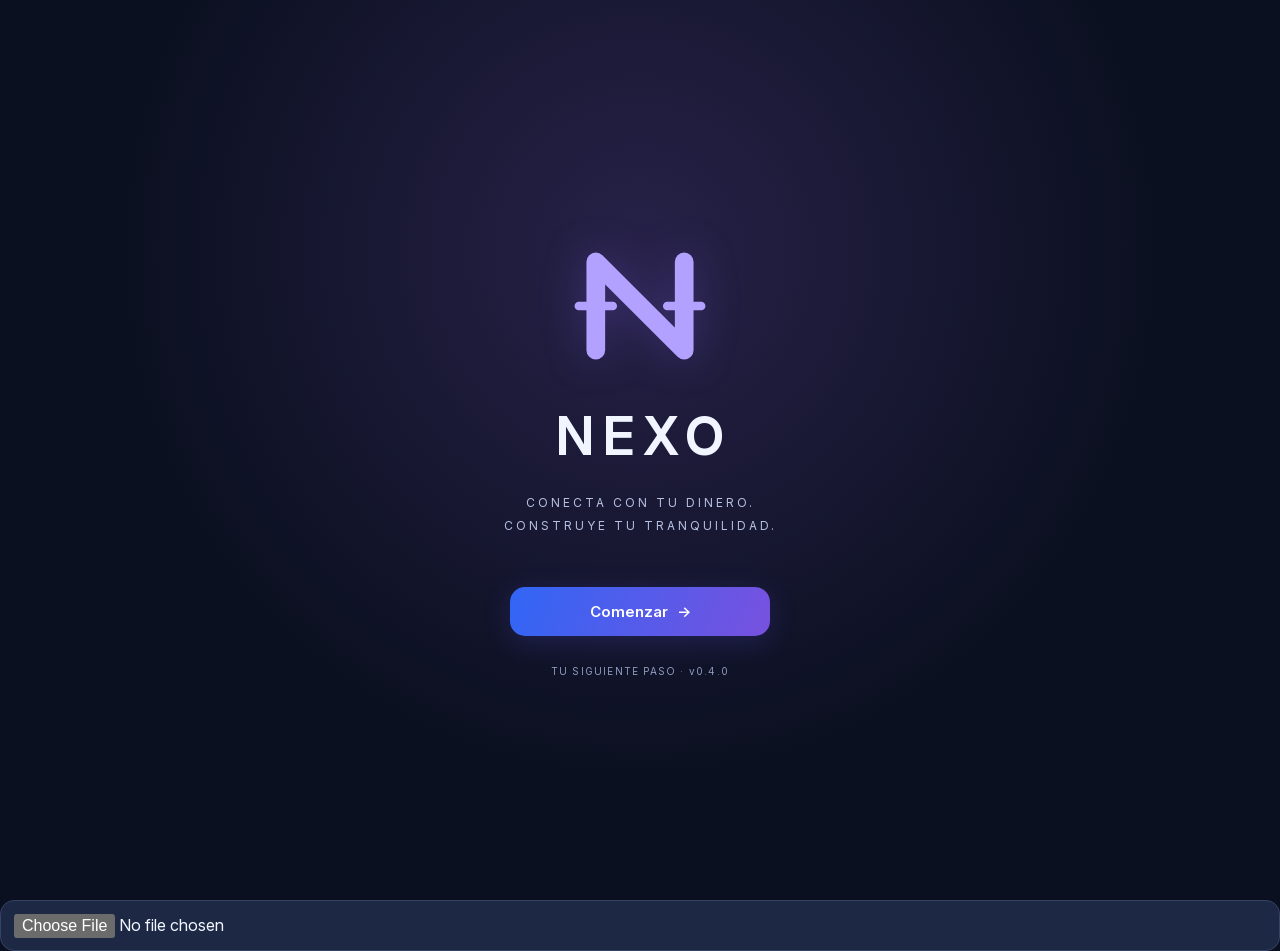
==== commit 574173a9: "Add files via upload" ====
--- a/index.html
+++ b/index.html
@@ -1,4 +1,4 @@
-<!doctype html><html lang="es" data-theme="dark"><head><meta charset="utf-8"><meta name="viewport" content="width=device-width,initial-scale=1,viewport-fit=cover"><meta name="theme-color" content="#0b1020"><meta name="apple-mobile-web-app-capable" content="yes"><meta name="apple-mobile-web-app-title" content="Nexo"><meta name="nexo-version" content="0.3.1"><title>NEXO · Tus finanzas</title><style>@font-face{font-family:NexoInter;src:url([data-uri]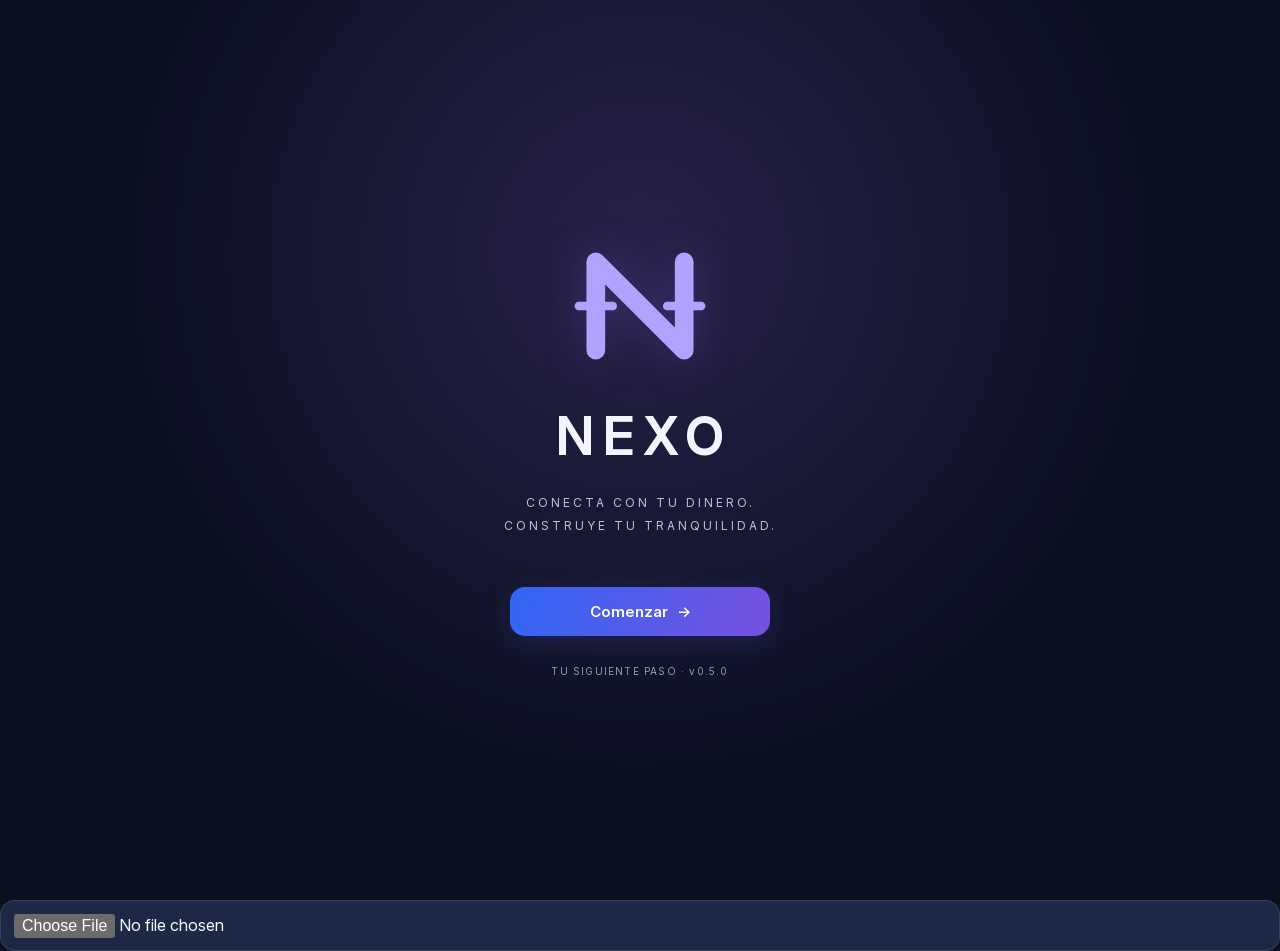
==== commit 3a0cbfed: "Add files via upload" ====
--- a/index.html
+++ b/index.html
@@ -1,4 +1,4 @@
-<!doctype html><html lang="es" data-theme="dark"><head><meta charset="utf-8"><meta name="viewport" content="width=device-width,initial-scale=1,viewport-fit=cover"><meta name="theme-color" content="#0b1020"><meta name="apple-mobile-web-app-capable" content="yes"><meta name="apple-mobile-web-app-title" content="Nexo"><meta name="nexo-version" content="0.4.0"><title>NEXO · Tus finanzas</title><style>@font-face{font-family:NexoInter;src:url([data-uri]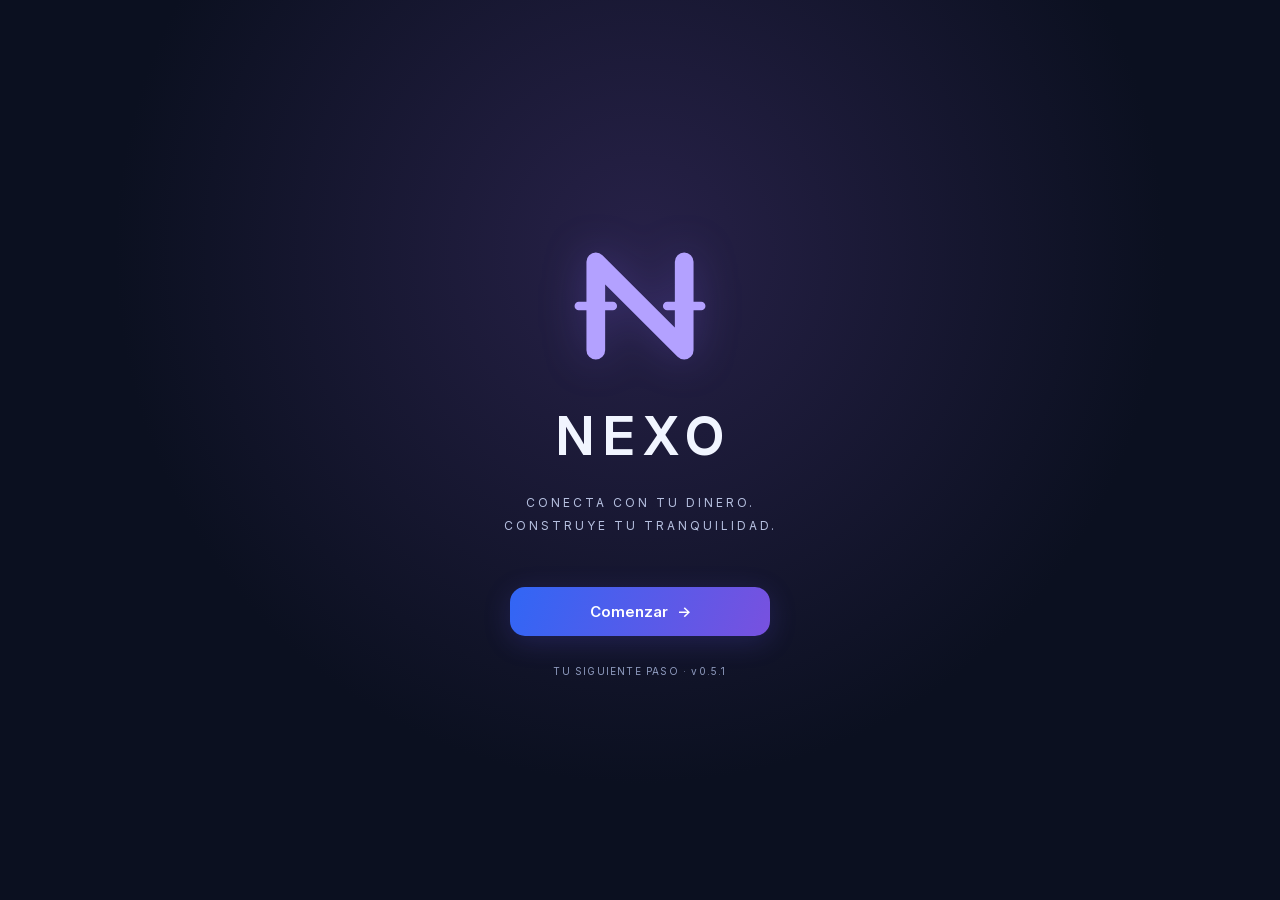
==== commit 0eef3d89: "Add files via upload" ====
--- a/index.html
+++ b/index.html
@@ -1,4 +1,4 @@
-<!doctype html><html lang="es" data-theme="dark"><head><meta charset="utf-8"><meta name="viewport" content="width=device-width,initial-scale=1,viewport-fit=cover"><meta name="theme-color" content="#0b1020"><meta name="apple-mobile-web-app-capable" content="yes"><meta name="apple-mobile-web-app-title" content="Nexo"><meta name="nexo-version" content="0.5.0"><title>NEXO · Tus finanzas</title><style>@font-face{font-family:NexoInter;src:url([data-uri]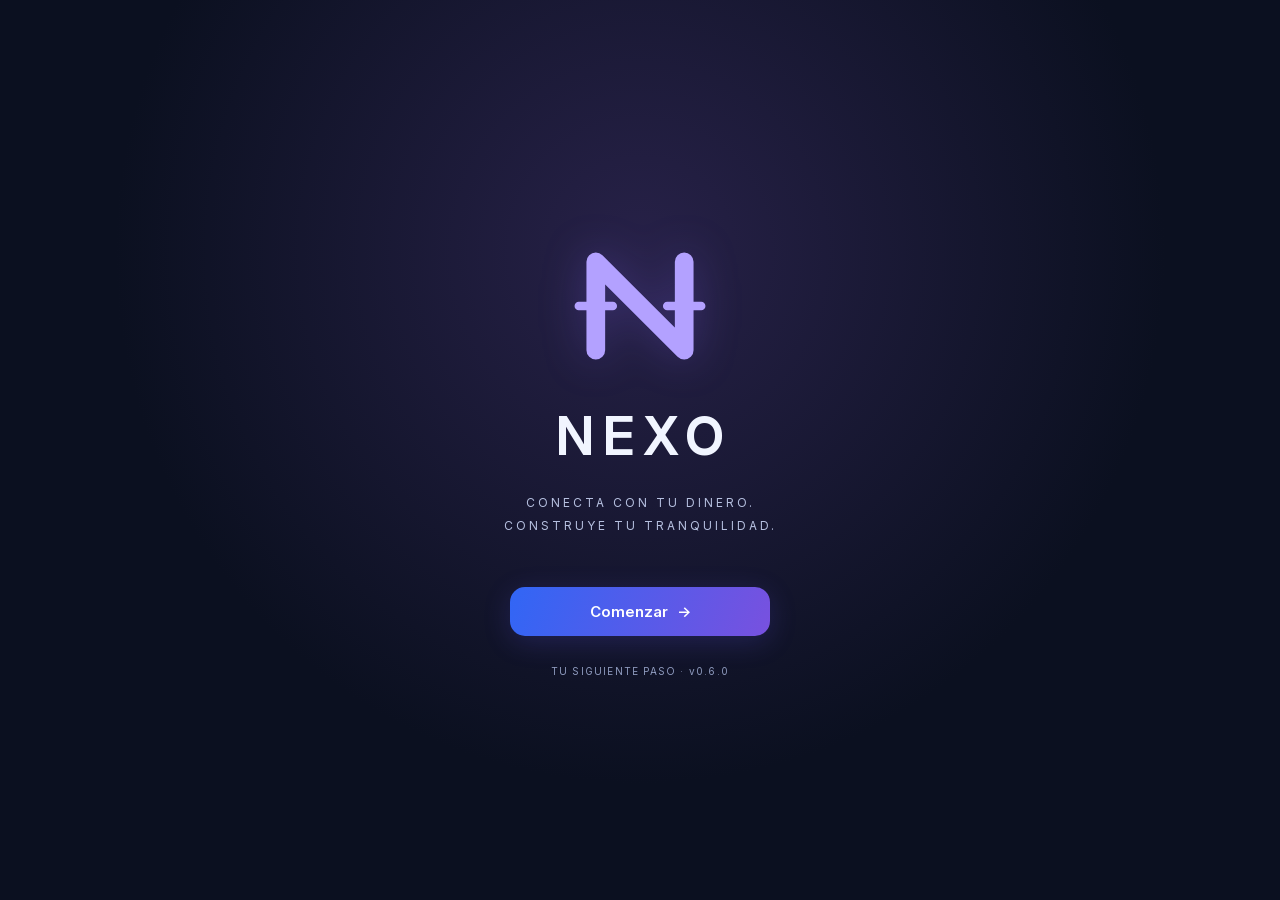
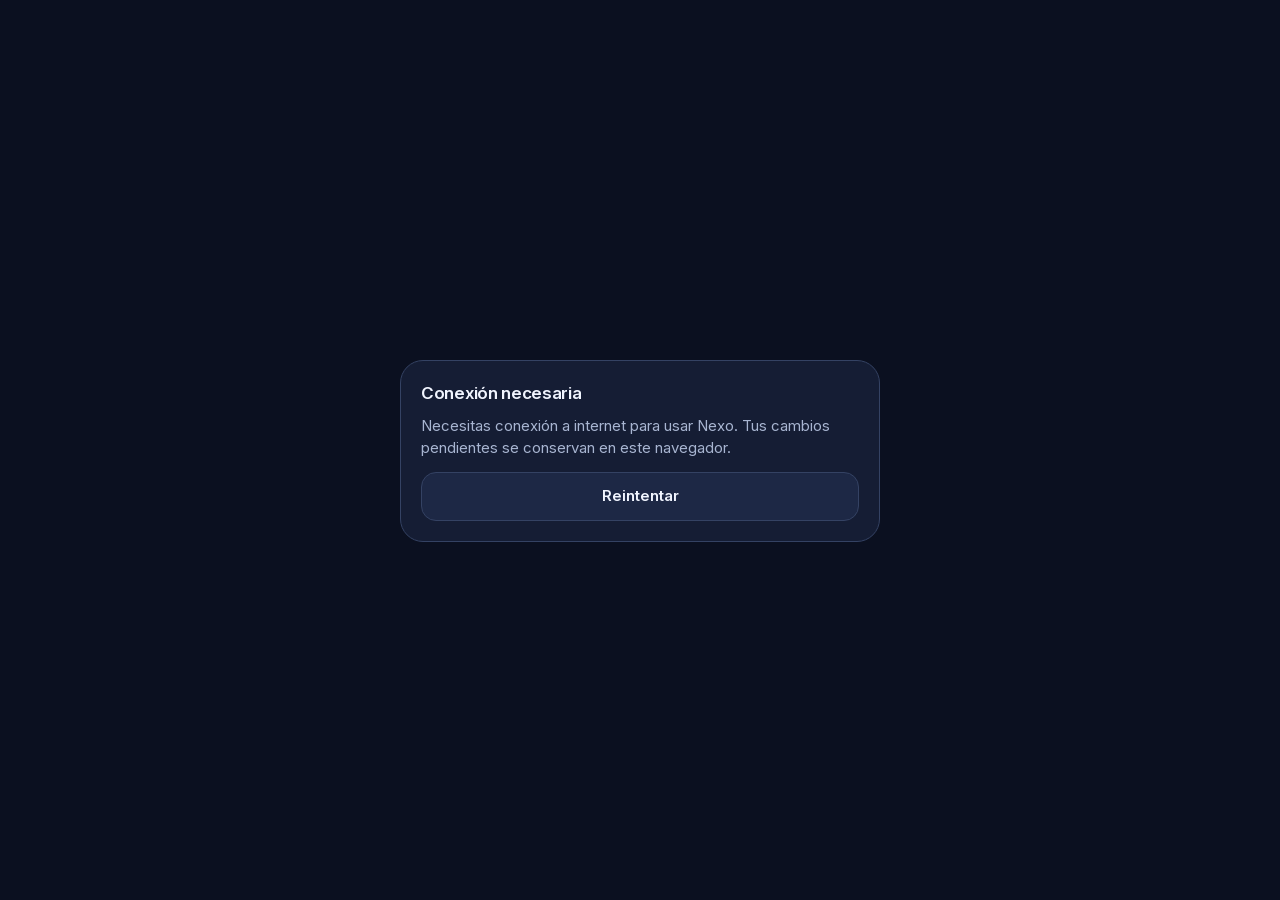
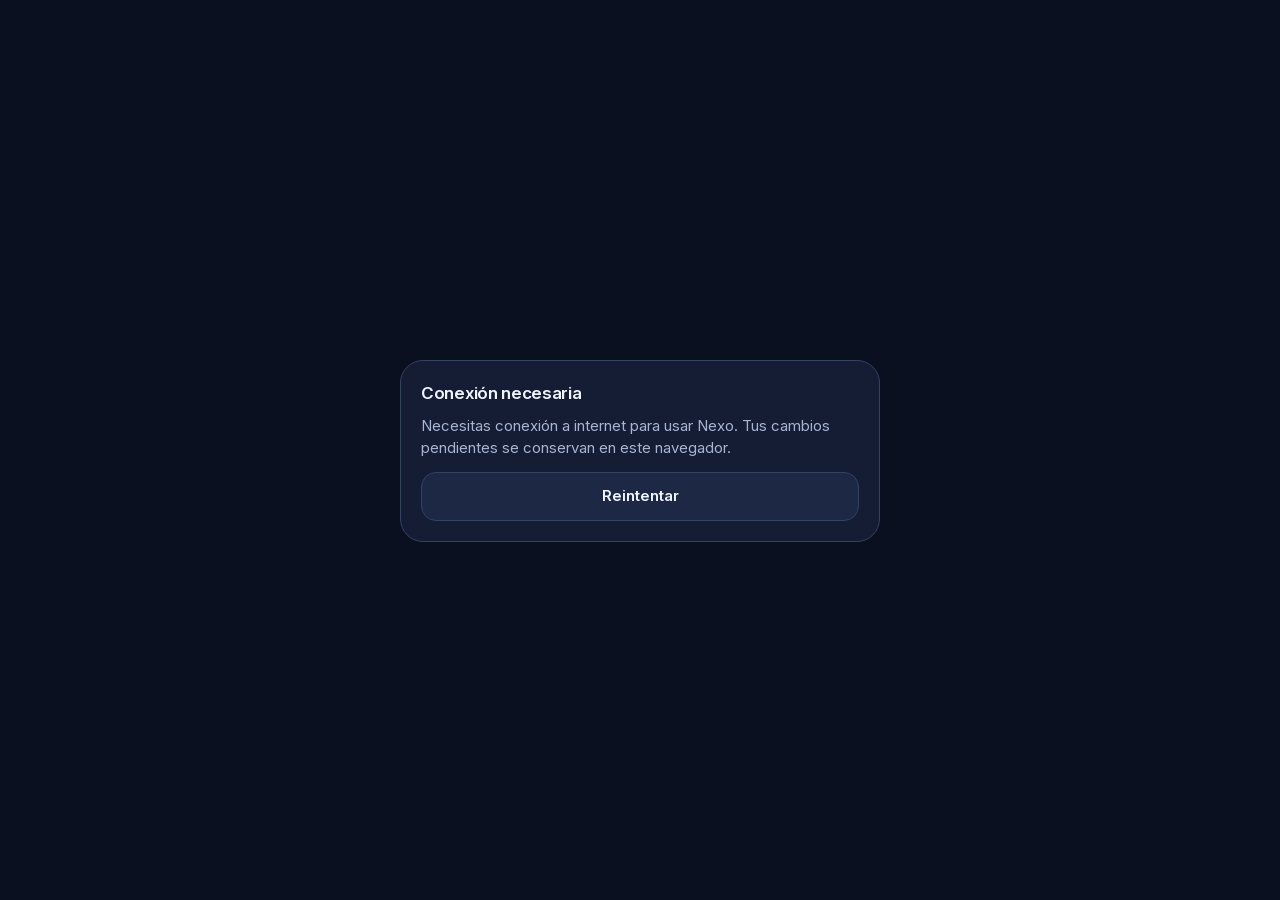
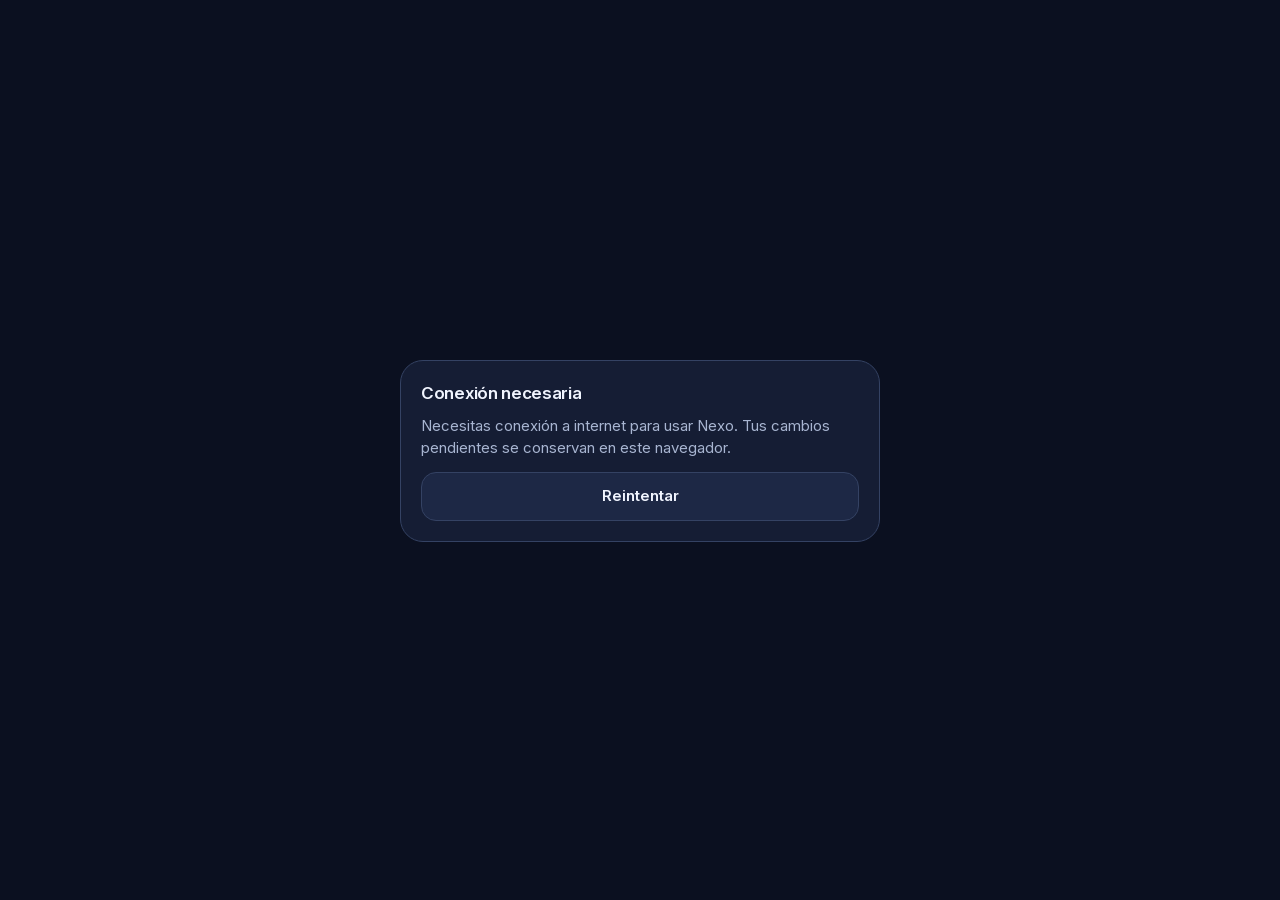
